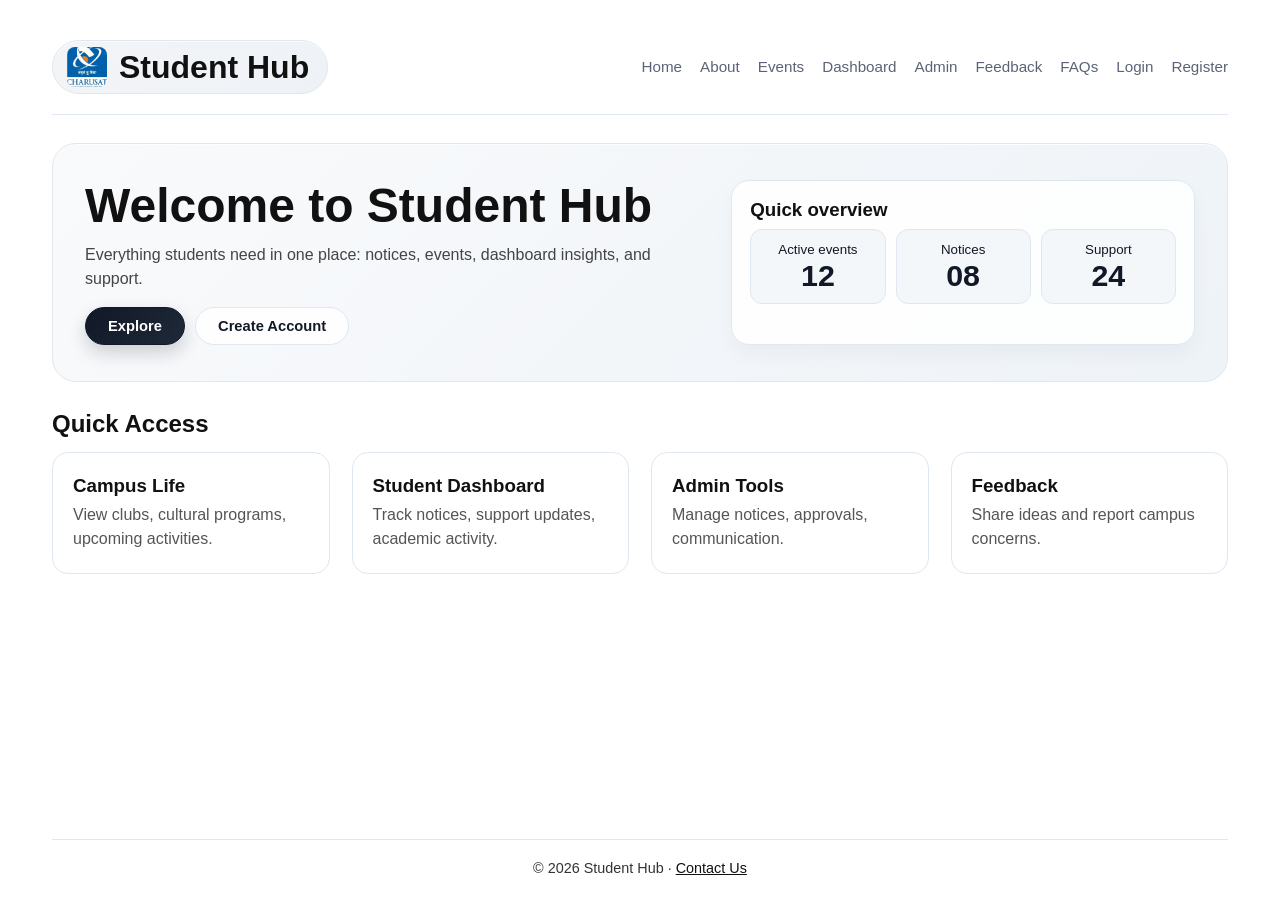
==== index.html @ 5dd797aa "Initial commit" ====
<!DOCTYPE html>
<html lang="en">

<head>
    <meta charset="UTF-8" />
    <meta name="viewport" content="width=device-width, initial-scale=1.0" />
    <title>Student Hub</title>
    <style>
        :root {
            --bg-soft: #eef2f7;
            --bg-page: linear-gradient(135deg, #f5f7fb 0%, #edf2f8 100%);
            --panel: #ffffff;
            --panel-alt: #f8fafc;
            --line: #dfe7f1;
            --text: #111827;
            --muted: #5b6476;
            --accent: #111827;
            --accent-soft: #e5e7eb;
            --shadow: 0 18px 42px rgba(17, 24, 39, 0.08);
        }

        * {
            margin: 0;
            padding: 0;
            box-sizing: border-box;
        }

        html,
        body {
            height: 100%;
        }

        body {
            background: var(--bg-page);
            font-family: Arial, sans-serif;
            color: var(--text);
            display: flex;
            justify-content: center;
            align-items: flex-start;
            padding: 0;
        }

        .page-wrapper {
            max-width: none;
            width: 100%;
            background: var(--panel);
            border: none;
            border-radius: 0;
            box-shadow: none;
            display: flex;
            flex-direction: column;
            min-height: 100vh;
            padding: 24px 36px 0;
            overflow: hidden;
        }

        /* main content area grows to push footer */
        .main-content {
            flex: 1 0 auto;
        }

        /* ----- TYPOGRAPHY & LINKS ----- */
        a {
            text-decoration: none;
            color: #111;
        }

        h1,
        h2,
        h3 {
            font-weight: 600;
            color: #111;
            margin-bottom: 6px;
        }

        p {
            color: #333;
            line-height: 1.5;
        }

        .text-muted {
            color: #555;
        }

        /* ----- HEADER / NAV ----- */
        .navbar {
            display: flex;
            flex-wrap: wrap;
            justify-content: space-between;
            align-items: center;
            padding: 10px 0 18px;
            border-bottom: 1px solid var(--line);
            margin-bottom: 28px;
        }

        .brand {
            display: flex;
            align-items: center;
            gap: 12px;
            font-size: 1.7rem;
            font-weight: 800;
            background: linear-gradient(135deg, #f3f4f6 0%, #eef2f7 100%);
            padding: 6px 18px 6px 14px;
            border-radius: 999px;
            border: 1px solid var(--line);
            box-shadow: inset 0 1px 0 rgba(255, 255, 255, 0.7);
        }

        .logo {
            width: 40px;
            height: 40px;
            border-radius: 8px;
            display: flex;
            align-items: center;
            justify-content: center;
        }

        .logo img {
            width: 100%;
            height: 100%;
            border-radius: 8px;
            object-fit: cover;
        }

        .nav-links {
            display: flex;
            flex-wrap: wrap;
            gap: 6px 18px;
            list-style: none;
        }

        .nav-links a {
            font-size: 0.95rem;
            padding: 6px 0;
            border-bottom: 2px solid transparent;
            color: var(--muted);
            transition: all 0.2s ease;
        }

        .nav-links a:hover {
            border-bottom-color: var(--accent);
            color: var(--text);
        }

        /* ----- BUTTONS ----- */
        .btn {
            display: inline-block;
            background: linear-gradient(135deg, #111827 0%, #1f2937 100%);
            color: #fff;
            padding: 10px 22px;
            border-radius: 40px;
            font-weight: 700;
            font-size: 0.92rem;
            border: 1px solid #111827;
            cursor: pointer;
            transition: transform 0.2s ease, box-shadow 0.2s ease, opacity 0.2s ease;
            box-shadow: 0 8px 18px rgba(17, 24, 39, 0.18);
        }

        .btn-outline {
            background: rgba(255, 255, 255, 0.9);
            color: #111827;
            border-color: var(--line);
            box-shadow: none;
        }

        .btn-outline:hover {
            background: #f4f6fb;
        }

        .btn:hover {
            background: #1a1a1a;
            border-color: #1a1a1a;
            transform: translateY(-1px);
        }

        /* ----- CARDS & PANELS ----- */
        .card,
        .panel {
            background: var(--panel);
            border: 1px solid var(--line);
            border-radius: 16px;
            padding: 18px 16px;
            transition: transform 0.2s ease, box-shadow 0.2s ease;
        }

        .card:hover,
        .panel:hover {
            transform: translateY(-2px);
            box-shadow: 0 12px 24px rgba(17, 24, 39, 0.06);
        }

        .bg-light {
            background: var(--panel-alt);
        }

        /* ----- GRIDS ----- */
        .grid-2 {
            display: grid;
            grid-template-columns: repeat(auto-fit, minmax(230px, 1fr));
            gap: 18px;
        }

        .grid-3 {
            display: grid;
            grid-template-columns: repeat(auto-fit, minmax(180px, 1fr));
            gap: 16px;
        }

        .grid-4 {
            display: grid;
            grid-template-columns: repeat(auto-fit, minmax(150px, 1fr));
            gap: 14px;
        }

        /* ----- HERO ----- */
        .hero {
            display: grid;
            grid-template-columns: 1.2fr 0.9fr;
            gap: 22px;
            background: linear-gradient(135deg, #f9fafb 0%, #eef3f8 100%);
            border: 1px solid var(--line);
            border-radius: 24px;
            padding: 30px 28px;
            margin-bottom: 28px;
            box-shadow: inset 0 1px 0 rgba(255, 255, 255, 0.8);
        }

        .hero h1 {
            font-size: 2.5rem;
            margin-bottom: 10px;
            line-height: 1.1;
        }

        .hero-panel {
            background: rgba(255, 255, 255, 0.9);
            border: 1px solid var(--line);
            border-radius: 18px;
            padding: 18px;
            box-shadow: 0 10px 20px rgba(17, 24, 39, 0.04);
        }

        .stat-grid {
            display: grid;
            grid-template-columns: repeat(3, 1fr);
            gap: 10px;
            margin-top: 6px;
        }

        .stat-item {
            background: #f4f7fa;
            border: 1px solid var(--line);
            border-radius: 12px;
            padding: 10px 6px;
            text-align: center;
        }

        .stat-item strong {
            font-size: 1.9rem;
            display: block;
            color: var(--text);
        }

        /* ----- TABLES ----- */
        table {
            width: 100%;
            border-collapse: collapse;
            font-size: 0.95rem;
        }

        th {
            text-align: left;
            padding: 6px 2px 10px 0;
            border-bottom: 1px solid #d4d4d4;
            color: #444;
            font-weight: 600;
        }

        td {
            padding: 8px 2px;
            border-bottom: 1px solid #e5e5e5;
        }

        .status {
            background: #d4d4d4;
            padding: 2px 12px;
            border-radius: 40px;
            font-size: 0.75rem;
            font-weight: 600;
            color: #111;
            display: inline-block;
        }

        /* ----- FORMS ----- */
        input,
        textarea,
        select {
            width: 100%;
            padding: 8px 10px;
            border: 1px solid #d4d4d4;
            border-radius: 8px;
            font: inherit;
            background: #fff;
        }

        textarea {
            min-height: 80px;
            resize: vertical;
        }

        label {
            font-weight: 600;
            display: block;
            margin-bottom: 4px;
            color: #111;
        }

        .form-group {
            margin-bottom: 12px;
        }

        /* ----- FOOTER (sticky) ----- */
        .footer {
            flex-shrink: 0;
            margin-top: 32px;
            padding: 18px 0 20px;
            border-top: 1px solid var(--line);
            text-align: center;
            color: var(--muted);
            font-size: 0.9rem;
            background: rgba(255, 255, 255, 0.96);
        }

        .footer a {
            color: #111;
            text-decoration: underline;
        }

        /* ----- UTILITY ----- */
        .inline-flex {
            display: flex;
            gap: 10px;
            flex-wrap: wrap;
        }

        .mt-2 {
            margin-top: 18px;
        }

        .mb-1 {
            margin-bottom: 10px;
        }

        /* ----- RESPONSIVE ----- */
        @media (min-width: 1100px) {
            .page-wrapper {
                padding: 28px 52px 0;
            }

            .hero {
                padding: 36px 32px;
                gap: 28px;
            }

            .hero h1 {
                font-size: 3rem;
            }

            .navbar {
                padding: 12px 0 20px;
            }

            .brand {
                font-size: 2rem;
            }

            .grid-2 {
                gap: 22px;
            }

            .card,
            .panel {
                padding: 22px 20px;
            }
        }

        @media (max-width: 700px) {
            .hero {
                grid-template-columns: 1fr;
            }

            .navbar {
                flex-direction: column;
                align-items: flex-start;
                gap: 6px;
            }

            .page-wrapper {
                padding: 15px 15px 0;
            }
        }
    </style>
</head>

<body>

    <div class="page-wrapper">
        <!-- main content wrapper -->
        <div class="main-content">

            <!-- HEADER -->
            <header class="navbar">
                <a href="index.html" class="brand"><div class="logo"><img src="logo.jpeg" alt="Student Hub Logo" /></div>Student Hub</a>
                <ul class="nav-links">
                    <li><a href="pages/home.html">Home</a></li>
                    <li><a href="pages/about.html">About</a></li>
                    <li><a href="pages/events.html">Events</a></li>
                    <li><a href="pages/dashboard.html">Dashboard</a></li>
                    <li><a href="pages/admin.html">Admin</a></li>
                    <li><a href="pages/feedback.html">Feedback</a></li>
                    <li><a href="pages/faqs.html">FAQs</a></li>
                    <li><a href="pages/login.html">Login</a></li>
                    <li><a href="pages/register.html">Register</a></li>
                </ul>
            </header>

            <!-- HERO -->
            <section class="hero">
                <div>
                    <h1>Welcome to Student Hub</h1>
                    <p style="color:#444; margin-bottom: 16px;">Everything students need in one place: notices, events,
                        dashboard insights, and support.</p>
                    <div class="inline-flex">
                        <a href="pages/home.html" class="btn">Explore</a>
                        <a href="pages/register.html" class="btn btn-outline">Create Account</a>
                    </div>
                </div>
                <div class="hero-panel">
                    <h3 style="margin-bottom: 8px;">Quick overview</h3>
                    <div class="stat-grid">
                        <div class="stat-item"><small>Active events</small><strong>12</strong></div>
                        <div class="stat-item"><small>Notices</small><strong>08</strong></div>
                        <div class="stat-item"><small>Support</small><strong>24</strong></div>
                    </div>
                </div>
            </section>

            <!-- QUICK ACCESS -->
            <section style="margin-bottom: 28px;">
                <h2 style="margin-bottom: 14px;">Quick Access</h2>
                <div class="grid-2">
                    <div class="card">
                        <h3>Campus Life</h3>
                        <p class="text-muted">View clubs, cultural programs, upcoming activities.</p>
                    </div>
                    <div class="card">
                        <h3>Student Dashboard</h3>
                        <p class="text-muted">Track notices, support updates, academic activity.</p>
                    </div>
                    <div class="card">
                        <h3>Admin Tools</h3>
                        <p class="text-muted">Manage notices, approvals, communication.</p>
                    </div>
                    <div class="card">
                        <h3>Feedback</h3>
                        <p class="text-muted">Share ideas and report campus concerns.</p>
                    </div>
                </div>
            </section>

        </div>
        <!-- end main-content -->

        <!-- FOOTER (always at bottom) -->
        <footer class="footer">
            <p>&copy; 2026 Student Hub &middot; <a href="pages/contact.html">Contact Us</a></p>
        </footer>

    </div>
    <!-- end page-wrapper -->

</body>

</html>
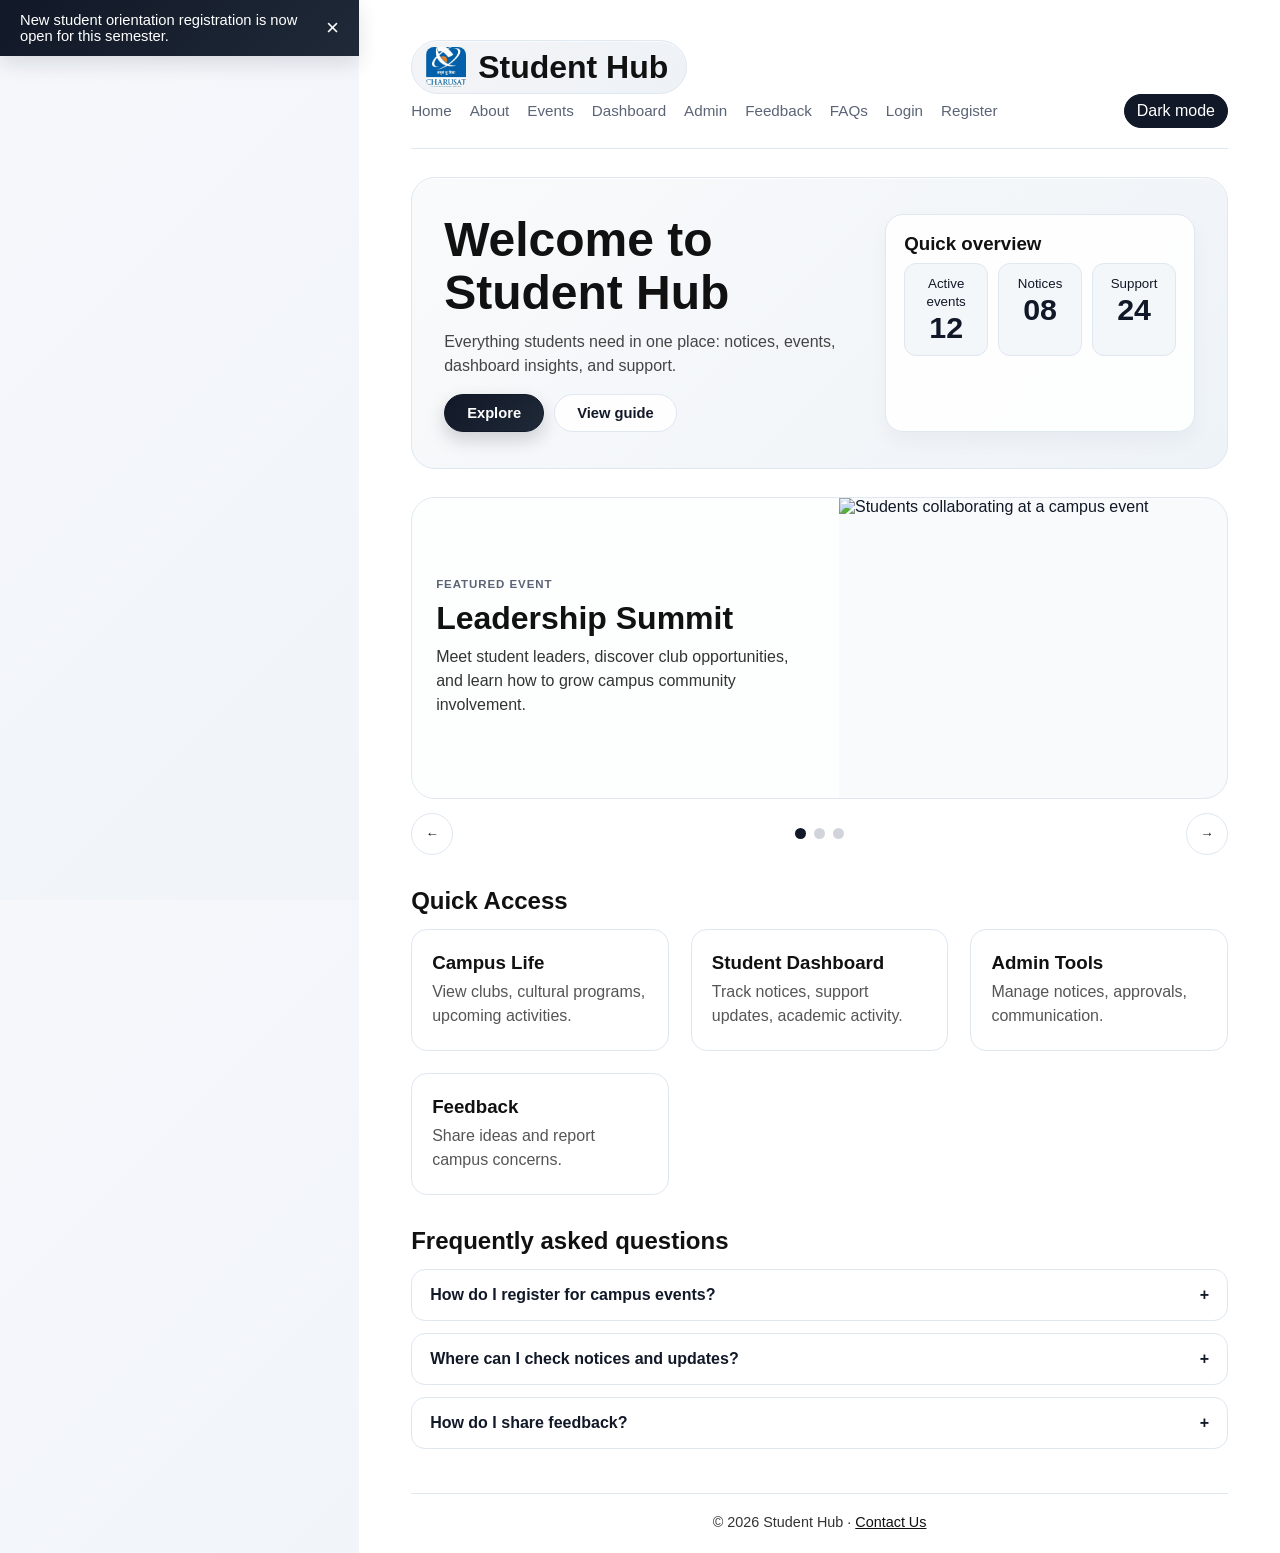
==== commit d1c2452f: "Initial commit" ====
--- a/index.html
+++ b/index.html
@@ -1,417 +1,31 @@
-<!DOCTYPE html>
+﻿<!DOCTYPE html>
 <html lang="en">
 
 <head>
     <meta charset="UTF-8" />
     <meta name="viewport" content="width=device-width, initial-scale=1.0" />
     <title>Student Hub</title>
-    <style>
-        :root {
-            --bg-soft: #eef2f7;
-            --bg-page: linear-gradient(135deg, #f5f7fb 0%, #edf2f8 100%);
-            --panel: #ffffff;
-            --panel-alt: #f8fafc;
-            --line: #dfe7f1;
-            --text: #111827;
-            --muted: #5b6476;
-            --accent: #111827;
-            --accent-soft: #e5e7eb;
-            --shadow: 0 18px 42px rgba(17, 24, 39, 0.08);
-        }
-
-        * {
-            margin: 0;
-            padding: 0;
-            box-sizing: border-box;
-        }
-
-        html,
-        body {
-            height: 100%;
-        }
-
-        body {
-            background: var(--bg-page);
-            font-family: Arial, sans-serif;
-            color: var(--text);
-            display: flex;
-            justify-content: center;
-            align-items: flex-start;
-            padding: 0;
-        }
-
-        .page-wrapper {
-            max-width: none;
-            width: 100%;
-            background: var(--panel);
-            border: none;
-            border-radius: 0;
-            box-shadow: none;
-            display: flex;
-            flex-direction: column;
-            min-height: 100vh;
-            padding: 24px 36px 0;
-            overflow: hidden;
-        }
-
-        /* main content area grows to push footer */
-        .main-content {
-            flex: 1 0 auto;
-        }
-
-        /* ----- TYPOGRAPHY & LINKS ----- */
-        a {
-            text-decoration: none;
-            color: #111;
-        }
-
-        h1,
-        h2,
-        h3 {
-            font-weight: 600;
-            color: #111;
-            margin-bottom: 6px;
-        }
-
-        p {
-            color: #333;
-            line-height: 1.5;
-        }
-
-        .text-muted {
-            color: #555;
-        }
-
-        /* ----- HEADER / NAV ----- */
-        .navbar {
-            display: flex;
-            flex-wrap: wrap;
-            justify-content: space-between;
-            align-items: center;
-            padding: 10px 0 18px;
-            border-bottom: 1px solid var(--line);
-            margin-bottom: 28px;
-        }
-
-        .brand {
-            display: flex;
-            align-items: center;
-            gap: 12px;
-            font-size: 1.7rem;
-            font-weight: 800;
-            background: linear-gradient(135deg, #f3f4f6 0%, #eef2f7 100%);
-            padding: 6px 18px 6px 14px;
-            border-radius: 999px;
-            border: 1px solid var(--line);
-            box-shadow: inset 0 1px 0 rgba(255, 255, 255, 0.7);
-        }
-
-        .logo {
-            width: 40px;
-            height: 40px;
-            border-radius: 8px;
-            display: flex;
-            align-items: center;
-            justify-content: center;
-        }
-
-        .logo img {
-            width: 100%;
-            height: 100%;
-            border-radius: 8px;
-            object-fit: cover;
-        }
-
-        .nav-links {
-            display: flex;
-            flex-wrap: wrap;
-            gap: 6px 18px;
-            list-style: none;
-        }
-
-        .nav-links a {
-            font-size: 0.95rem;
-            padding: 6px 0;
-            border-bottom: 2px solid transparent;
-            color: var(--muted);
-            transition: all 0.2s ease;
-        }
-
-        .nav-links a:hover {
-            border-bottom-color: var(--accent);
-            color: var(--text);
-        }
-
-        /* ----- BUTTONS ----- */
-        .btn {
-            display: inline-block;
-            background: linear-gradient(135deg, #111827 0%, #1f2937 100%);
-            color: #fff;
-            padding: 10px 22px;
-            border-radius: 40px;
-            font-weight: 700;
-            font-size: 0.92rem;
-            border: 1px solid #111827;
-            cursor: pointer;
-            transition: transform 0.2s ease, box-shadow 0.2s ease, opacity 0.2s ease;
-            box-shadow: 0 8px 18px rgba(17, 24, 39, 0.18);
-        }
-
-        .btn-outline {
-            background: rgba(255, 255, 255, 0.9);
-            color: #111827;
-            border-color: var(--line);
-            box-shadow: none;
-        }
-
-        .btn-outline:hover {
-            background: #f4f6fb;
-        }
-
-        .btn:hover {
-            background: #1a1a1a;
-            border-color: #1a1a1a;
-            transform: translateY(-1px);
-        }
-
-        /* ----- CARDS & PANELS ----- */
-        .card,
-        .panel {
-            background: var(--panel);
-            border: 1px solid var(--line);
-            border-radius: 16px;
-            padding: 18px 16px;
-            transition: transform 0.2s ease, box-shadow 0.2s ease;
-        }
-
-        .card:hover,
-        .panel:hover {
-            transform: translateY(-2px);
-            box-shadow: 0 12px 24px rgba(17, 24, 39, 0.06);
-        }
-
-        .bg-light {
-            background: var(--panel-alt);
-        }
-
-        /* ----- GRIDS ----- */
-        .grid-2 {
-            display: grid;
-            grid-template-columns: repeat(auto-fit, minmax(230px, 1fr));
-            gap: 18px;
-        }
-
-        .grid-3 {
-            display: grid;
-            grid-template-columns: repeat(auto-fit, minmax(180px, 1fr));
-            gap: 16px;
-        }
-
-        .grid-4 {
-            display: grid;
-            grid-template-columns: repeat(auto-fit, minmax(150px, 1fr));
-            gap: 14px;
-        }
-
-        /* ----- HERO ----- */
-        .hero {
-            display: grid;
-            grid-template-columns: 1.2fr 0.9fr;
-            gap: 22px;
-            background: linear-gradient(135deg, #f9fafb 0%, #eef3f8 100%);
-            border: 1px solid var(--line);
-            border-radius: 24px;
-            padding: 30px 28px;
-            margin-bottom: 28px;
-            box-shadow: inset 0 1px 0 rgba(255, 255, 255, 0.8);
-        }
-
-        .hero h1 {
-            font-size: 2.5rem;
-            margin-bottom: 10px;
-            line-height: 1.1;
-        }
-
-        .hero-panel {
-            background: rgba(255, 255, 255, 0.9);
-            border: 1px solid var(--line);
-            border-radius: 18px;
-            padding: 18px;
-            box-shadow: 0 10px 20px rgba(17, 24, 39, 0.04);
-        }
-
-        .stat-grid {
-            display: grid;
-            grid-template-columns: repeat(3, 1fr);
-            gap: 10px;
-            margin-top: 6px;
-        }
-
-        .stat-item {
-            background: #f4f7fa;
-            border: 1px solid var(--line);
-            border-radius: 12px;
-            padding: 10px 6px;
-            text-align: center;
-        }
-
-        .stat-item strong {
-            font-size: 1.9rem;
-            display: block;
-            color: var(--text);
-        }
-
-        /* ----- TABLES ----- */
-        table {
-            width: 100%;
-            border-collapse: collapse;
-            font-size: 0.95rem;
-        }
-
-        th {
-            text-align: left;
-            padding: 6px 2px 10px 0;
-            border-bottom: 1px solid #d4d4d4;
-            color: #444;
-            font-weight: 600;
-        }
-
-        td {
-            padding: 8px 2px;
-            border-bottom: 1px solid #e5e5e5;
-        }
-
-        .status {
-            background: #d4d4d4;
-            padding: 2px 12px;
-            border-radius: 40px;
-            font-size: 0.75rem;
-            font-weight: 600;
-            color: #111;
-            display: inline-block;
-        }
-
-        /* ----- FORMS ----- */
-        input,
-        textarea,
-        select {
-            width: 100%;
-            padding: 8px 10px;
-            border: 1px solid #d4d4d4;
-            border-radius: 8px;
-            font: inherit;
-            background: #fff;
-        }
-
-        textarea {
-            min-height: 80px;
-            resize: vertical;
-        }
-
-        label {
-            font-weight: 600;
-            display: block;
-            margin-bottom: 4px;
-            color: #111;
-        }
-
-        .form-group {
-            margin-bottom: 12px;
-        }
-
-        /* ----- FOOTER (sticky) ----- */
-        .footer {
-            flex-shrink: 0;
-            margin-top: 32px;
-            padding: 18px 0 20px;
-            border-top: 1px solid var(--line);
-            text-align: center;
-            color: var(--muted);
-            font-size: 0.9rem;
-            background: rgba(255, 255, 255, 0.96);
-        }
-
-        .footer a {
-            color: #111;
-            text-decoration: underline;
-        }
-
-        /* ----- UTILITY ----- */
-        .inline-flex {
-            display: flex;
-            gap: 10px;
-            flex-wrap: wrap;
-        }
-
-        .mt-2 {
-            margin-top: 18px;
-        }
-
-        .mb-1 {
-            margin-bottom: 10px;
-        }
-
-        /* ----- RESPONSIVE ----- */
-        @media (min-width: 1100px) {
-            .page-wrapper {
-                padding: 28px 52px 0;
-            }
-
-            .hero {
-                padding: 36px 32px;
-                gap: 28px;
-            }
-
-            .hero h1 {
-                font-size: 3rem;
-            }
-
-            .navbar {
-                padding: 12px 0 20px;
-            }
-
-            .brand {
-                font-size: 2rem;
-            }
-
-            .grid-2 {
-                gap: 22px;
-            }
-
-            .card,
-            .panel {
-                padding: 22px 20px;
-            }
-        }
-
-        @media (max-width: 700px) {
-            .hero {
-                grid-template-columns: 1fr;
-            }
-
-            .navbar {
-                flex-direction: column;
-                align-items: flex-start;
-                gap: 6px;
-            }
-
-            .page-wrapper {
-                padding: 15px 15px 0;
-            }
-        }
-    </style>
+    <link rel="stylesheet" href="styles/index.css">
 </head>
 
 <body>
 
+    <div class="notification-banner" role="status" aria-live="polite">
+        <span>New student orientation registration is now open for this semester.</span>
+        <button class="close-banner" type="button" aria-label="Close notification">×</button>
+    </div>
+
     <div class="page-wrapper">
-        <!-- main content wrapper -->
         <div class="main-content">
 
-            <!-- HEADER -->
             <header class="navbar">
-                <a href="index.html" class="brand"><div class="logo"><img src="logo.jpeg" alt="Student Hub Logo" /></div>Student Hub</a>
-                <ul class="nav-links">
+                <a href="index.html" class="brand">
+                    <div class="logo"><img src="logo.jpeg" alt="Student Hub Logo" /></div>Student Hub
+                </a>
+                <button class="hamburger" type="button" aria-label="Open navigation menu" aria-expanded="false">
+                    <span></span><span></span><span></span>
+                </button>
+                <ul class="nav-links" id="main-nav">
                     <li><a href="pages/home.html">Home</a></li>
                     <li><a href="pages/about.html">About</a></li>
                     <li><a href="pages/events.html">Events</a></li>
@@ -422,9 +36,9 @@
                     <li><a href="pages/login.html">Login</a></li>
                     <li><a href="pages/register.html">Register</a></li>
                 </ul>
+                <button class="theme-toggle" type="button" aria-label="Switch to dark theme" aria-pressed="false">Dark mode</button>
             </header>
 
-            <!-- HERO -->
             <section class="hero">
                 <div>
                     <h1>Welcome to Student Hub</h1>
@@ -432,7 +46,7 @@
                         dashboard insights, and support.</p>
                     <div class="inline-flex">
                         <a href="pages/home.html" class="btn">Explore</a>
-                        <a href="pages/register.html" class="btn btn-outline">Create Account</a>
+                        <button class="btn btn-outline" type="button" data-open-modal="student-modal">View guide</button>
                     </div>
                 </div>
                 <div class="hero-panel">
@@ -445,7 +59,44 @@
                 </div>
             </section>
 
-            <!-- QUICK ACCESS -->
+            <section class="slider-section" aria-label="Featured campus highlights">
+                <div class="slider">
+                    <article class="slide is-active">
+                        <div class="slide-copy">
+                            <span>Featured event</span>
+                            <h2>Leadership Summit</h2>
+                            <p>Meet student leaders, discover club opportunities, and learn how to grow campus community involvement.</p>
+                        </div>
+                        <img src="https://images.unsplash.com/photo-1523240795612-9a054b0db644?auto=format&fit=crop&w=1200&q=80" alt="Students collaborating at a campus event" />
+                    </article>
+                    <article class="slide">
+                        <div class="slide-copy">
+                            <span>Academic support</span>
+                            <h2>Smart dashboards</h2>
+                            <p>Track notices, workshops, and your study schedule from a single, easy-to-use student dashboard.</p>
+                        </div>
+                        <img src="https://images.unsplash.com/photo-1522202176988-66273c2fd55f?auto=format&fit=crop&w=1200&q=80" alt="Students studying together in a classroom" />
+                    </article>
+                    <article class="slide">
+                        <div class="slide-copy">
+                            <span>Campus life</span>
+                            <h2>Community-first experience</h2>
+                            <p>Enjoy events, student feedback, and support systems designed to help you thrive throughout the semester.</p>
+                        </div>
+                        <img src="https://images.unsplash.com/photo-1529156069898-49953e39b3ac?auto=format&fit=crop&w=1200&q=80" alt="Students enjoying campus social gathering" />
+                    </article>
+                </div>
+                <div class="slider-controls">
+                    <button class="slider-btn slider-prev" type="button" aria-label="Previous slide">←</button>
+                    <div class="slider-dots" aria-label="Choose slide">
+                        <button class="slider-dot is-active" type="button" aria-label="Go to slide 1"></button>
+                        <button class="slider-dot" type="button" aria-label="Go to slide 2"></button>
+                        <button class="slider-dot" type="button" aria-label="Go to slide 3"></button>
+                    </div>
+                    <button class="slider-btn slider-next" type="button" aria-label="Next slide">→</button>
+                </div>
+            </section>
+
             <section style="margin-bottom: 28px;">
                 <h2 style="margin-bottom: 14px;">Quick Access</h2>
                 <div class="grid-2">
@@ -468,16 +119,48 @@
                 </div>
             </section>
 
+            <section class="faq-section">
+                <h2>Frequently asked questions</h2>
+                <div class="faq-list">
+                    <div class="faq-item">
+                        <button class="faq-question" type="button" aria-expanded="false">How do I register for campus events?<span>+</span></button>
+                        <div class="faq-answer" hidden>
+                            Visit the Events page, choose the event you are interested in, and complete the registration form before the deadline.
+                        </div>
+                    </div>
+                    <div class="faq-item">
+                        <button class="faq-question" type="button" aria-expanded="false">Where can I check notices and updates?<span>+</span></button>
+                        <div class="faq-answer" hidden>
+                            The dashboard and homepage highlight all current notices, academic reminders, and important announcements for students.
+                        </div>
+                    </div>
+                    <div class="faq-item">
+                        <button class="faq-question" type="button" aria-expanded="false">How do I share feedback?<span>+</span></button>
+                        <div class="faq-answer" hidden>
+                            Use the feedback form from the main navigation to send suggestions, concerns, or ideas to the admin team.
+                        </div>
+                    </div>
+                </div>
+            </section>
+
         </div>
-        <!-- end main-content -->
 
-        <!-- FOOTER (always at bottom) -->
         <footer class="footer">
             <p>&copy; 2026 Student Hub &middot; <a href="pages/contact.html">Contact Us</a></p>
         </footer>
 
     </div>
-    <!-- end page-wrapper -->
+
+    <div class="modal-backdrop" data-modal aria-hidden="true">
+        <div class="modal" role="dialog" aria-modal="true" aria-labelledby="student-modal-title">
+            <button class="modal-close" type="button" data-close-modal aria-label="Close dialog">×</button>
+            <h3 id="student-modal-title">Student guide</h3>
+            <p>Explore event updates, support resources, and campus information from one place.</p>
+            <a href="pages/register.html" class="btn">Create account</a>
+        </div>
+    </div>
+
+    <script src="js/theme.js"></script>
 
 </body>
 
--- a/styles/index.css
+++ b/styles/index.css
@@ -0,0 +1,725 @@
+﻿
+        :root {
+            --bg-soft: #eef2f7;
+            --bg-page: linear-gradient(135deg, #f5f7fb 0%, #edf2f8 100%);
+            --panel: #ffffff;
+            --panel-alt: #f8fafc;
+            --line: #dfe7f1;
+            --text: #111827;
+            --muted: #5b6476;
+            --accent: #111827;
+            --accent-soft: #e5e7eb;
+            --shadow: 0 18px 42px rgba(17, 24, 39, 0.08);
+        }
+
+        * {
+            margin: 0;
+            padding: 0;
+            box-sizing: border-box;
+        }
+
+        html,
+        body {
+            height: 100%;
+        }
+
+        body {
+            background: var(--bg-page);
+            font-family: Arial, sans-serif;
+            color: var(--text);
+            display: flex;
+            justify-content: center;
+            align-items: flex-start;
+            padding: 0;
+        }
+
+        .page-wrapper {
+            max-width: none;
+            width: 100%;
+            background: var(--panel);
+            border: none;
+            border-radius: 0;
+            box-shadow: none;
+            display: flex;
+            flex-direction: column;
+            min-height: 100vh;
+            padding: 24px 36px 0;
+            overflow: hidden;
+        }
+
+        /* main content area grows to push footer */
+        .main-content {
+            flex: 1 0 auto;
+        }
+
+        /* ----- TYPOGRAPHY & LINKS ----- */
+        a {
+            text-decoration: none;
+            color: #111;
+        }
+
+        h1,
+        h2,
+        h3 {
+            font-weight: 600;
+            color: #111;
+            margin-bottom: 6px;
+        }
+
+        p {
+            color: #333;
+            line-height: 1.5;
+        }
+
+        .text-muted {
+            color: #555;
+        }
+
+        /* ----- HEADER / NAV ----- */
+        .navbar {
+            display: flex;
+            flex-wrap: wrap;
+            justify-content: space-between;
+            align-items: center;
+            padding: 10px 0 18px;
+            border-bottom: 1px solid var(--line);
+            margin-bottom: 28px;
+        }
+
+        .brand {
+            display: flex;
+            align-items: center;
+            gap: 12px;
+            font-size: 1.7rem;
+            font-weight: 800;
+            background: linear-gradient(135deg, #f3f4f6 0%, #eef2f7 100%);
+            padding: 6px 18px 6px 14px;
+            border-radius: 999px;
+            border: 1px solid var(--line);
+            box-shadow: inset 0 1px 0 rgba(255, 255, 255, 0.7);
+        }
+
+        .logo {
+            width: 40px;
+            height: 40px;
+            border-radius: 8px;
+            display: flex;
+            align-items: center;
+            justify-content: center;
+        }
+
+        .logo img {
+            width: 100%;
+            height: 100%;
+            border-radius: 8px;
+            object-fit: cover;
+        }
+
+        .nav-links {
+            display: flex;
+            flex-wrap: wrap;
+            gap: 6px 18px;
+            list-style: none;
+        }
+
+        .nav-links a {
+            font-size: 0.95rem;
+            padding: 6px 0;
+            border-bottom: 2px solid transparent;
+            color: var(--muted);
+            transition: all 0.2s ease;
+        }
+
+        .nav-links a:hover {
+            border-bottom-color: var(--accent);
+            color: var(--text);
+        }
+
+        .hamburger {
+            display: none;
+            background: transparent;
+            border: 1px solid var(--line);
+            border-radius: 10px;
+            width: 44px;
+            height: 44px;
+            padding: 10px 8px;
+            cursor: pointer;
+        }
+
+        .hamburger span {
+            display: block;
+            width: 100%;
+            height: 2px;
+            background: var(--text);
+            margin: 4px 0;
+            border-radius: 999px;
+        }
+
+        .theme-toggle {
+            background: var(--accent);
+            color: var(--panel);
+            border: 1px solid var(--accent);
+            border-radius: 999px;
+            padding: 7px 12px;
+            font: inherit;
+            cursor: pointer;
+        }
+
+        /* ----- BUTTONS ----- */
+        .btn {
+            display: inline-block;
+            background: linear-gradient(135deg, #111827 0%, #1f2937 100%);
+            color: #fff;
+            padding: 10px 22px;
+            border-radius: 40px;
+            font-weight: 700;
+            font-size: 0.92rem;
+            border: 1px solid #111827;
+            cursor: pointer;
+            transition: transform 0.2s ease, box-shadow 0.2s ease, opacity 0.2s ease;
+            box-shadow: 0 8px 18px rgba(17, 24, 39, 0.18);
+        }
+
+        .btn-outline {
+            background: rgba(255, 255, 255, 0.9);
+            color: #111827;
+            border-color: var(--line);
+            box-shadow: none;
+        }
+
+        .btn-outline:hover {
+            background: #f4f6fb;
+        }
+
+        .btn:hover {
+            background: #1a1a1a;
+            border-color: #1a1a1a;
+            transform: translateY(-1px);
+        }
+
+        /* ----- CARDS & PANELS ----- */
+        .card,
+        .panel {
+            background: var(--panel);
+            border: 1px solid var(--line);
+            border-radius: 16px;
+            padding: 18px 16px;
+            transition: transform 0.2s ease, box-shadow 0.2s ease;
+        }
+
+        .card:hover,
+        .panel:hover {
+            transform: translateY(-2px);
+            box-shadow: 0 12px 24px rgba(17, 24, 39, 0.06);
+        }
+
+        .bg-light {
+            background: var(--panel-alt);
+        }
+
+        /* ----- GRIDS ----- */
+        .grid-2 {
+            display: grid;
+            grid-template-columns: repeat(auto-fit, minmax(230px, 1fr));
+            gap: 18px;
+        }
+
+        .grid-3 {
+            display: grid;
+            grid-template-columns: repeat(auto-fit, minmax(180px, 1fr));
+            gap: 16px;
+        }
+
+        .grid-4 {
+            display: grid;
+            grid-template-columns: repeat(auto-fit, minmax(150px, 1fr));
+            gap: 14px;
+        }
+
+        /* ----- HERO ----- */
+        .hero {
+            display: grid;
+            grid-template-columns: 1.2fr 0.9fr;
+            gap: 22px;
+            background: linear-gradient(135deg, #f9fafb 0%, #eef3f8 100%);
+            border: 1px solid var(--line);
+            border-radius: 24px;
+            padding: 30px 28px;
+            margin-bottom: 28px;
+            box-shadow: inset 0 1px 0 rgba(255, 255, 255, 0.8);
+        }
+
+        .hero h1 {
+            font-size: 2.5rem;
+            margin-bottom: 10px;
+            line-height: 1.1;
+        }
+
+        .hero-panel {
+            background: rgba(255, 255, 255, 0.9);
+            border: 1px solid var(--line);
+            border-radius: 18px;
+            padding: 18px;
+            box-shadow: 0 10px 20px rgba(17, 24, 39, 0.04);
+        }
+
+        .stat-grid {
+            display: grid;
+            grid-template-columns: repeat(3, 1fr);
+            gap: 10px;
+            margin-top: 6px;
+        }
+
+        .stat-item {
+            background: #f4f7fa;
+            border: 1px solid var(--line);
+            border-radius: 12px;
+            padding: 10px 6px;
+            text-align: center;
+        }
+
+        .stat-item strong {
+            font-size: 1.9rem;
+            display: block;
+            color: var(--text);
+        }
+
+        /* ----- TABLES ----- */
+        table {
+            width: 100%;
+            border-collapse: collapse;
+            font-size: 0.95rem;
+        }
+
+        th {
+            text-align: left;
+            padding: 6px 2px 10px 0;
+            border-bottom: 1px solid #d4d4d4;
+            color: #444;
+            font-weight: 600;
+        }
+
+        td {
+            padding: 8px 2px;
+            border-bottom: 1px solid #e5e5e5;
+        }
+
+        .status {
+            background: #d4d4d4;
+            padding: 2px 12px;
+            border-radius: 40px;
+            font-size: 0.75rem;
+            font-weight: 600;
+            color: #111;
+            display: inline-block;
+        }
+
+        /* ----- FORMS ----- */
+        input,
+        textarea,
+        select {
+            width: 100%;
+            padding: 8px 10px;
+            border: 1px solid #d4d4d4;
+            border-radius: 8px;
+            font: inherit;
+            background: #fff;
+        }
+
+        textarea {
+            min-height: 80px;
+            resize: vertical;
+        }
+
+        label {
+            font-weight: 600;
+            display: block;
+            margin-bottom: 4px;
+            color: #111;
+        }
+
+        .form-group {
+            margin-bottom: 12px;
+        }
+
+        /* ----- FOOTER (sticky) ----- */
+        .footer {
+            flex-shrink: 0;
+            margin-top: 32px;
+            padding: 18px 0 20px;
+            border-top: 1px solid var(--line);
+            text-align: center;
+            color: var(--muted);
+            font-size: 0.9rem;
+            background: rgba(255, 255, 255, 0.96);
+        }
+
+        .footer a {
+            color: #111;
+            text-decoration: underline;
+        }
+
+        /* ----- UTILITY ----- */
+        .inline-flex {
+            display: flex;
+            gap: 10px;
+            flex-wrap: wrap;
+        }
+
+        .mt-2 {
+            margin-top: 18px;
+        }
+
+        .mb-1 {
+            margin-bottom: 10px;
+        }
+
+        body.dark-theme {
+            --bg-page: linear-gradient(135deg, #151922 0%, #202938 100%);
+            --panel: #202938;
+            --panel-alt: #293446;
+            --line: #465269;
+            --text: #f3f4f6;
+            --muted: #c2cad8;
+            --accent: #f3f4f6;
+            --accent-soft: #374151;
+            --shadow: 0 18px 42px rgba(0, 0, 0, 0.24);
+        }
+
+        body.dark-theme a,
+        body.dark-theme h1,
+        body.dark-theme h2,
+        body.dark-theme h3,
+        body.dark-theme label {
+            color: var(--text);
+        }
+
+        body.dark-theme p,
+        body.dark-theme .text-muted {
+            color: var(--muted);
+        }
+
+        body.dark-theme .page-wrapper,
+        body.dark-theme .footer,
+        body.dark-theme .hero-panel {
+            background: var(--panel);
+        }
+
+        body.dark-theme .brand,
+        body.dark-theme .hero,
+        body.dark-theme .stat-item,
+        body.dark-theme .btn-outline {
+            background: var(--panel-alt);
+        }
+
+        body.dark-theme .hero p {
+            color: var(--muted) !important;
+        }
+
+        body.dark-theme .btn-outline {
+            color: var(--text);
+        }
+
+        .notification-banner {
+            background: linear-gradient(135deg, #111827 0%, #1f2937 100%);
+            color: #fff;
+            display: flex;
+            align-items: center;
+            justify-content: space-between;
+            gap: 16px;
+            padding: 12px 20px;
+            font-size: 0.92rem;
+            position: sticky;
+            top: 0;
+            z-index: 20;
+            box-shadow: 0 8px 20px rgba(17, 24, 39, 0.12);
+        }
+
+        .notification-banner.is-hidden {
+            display: none;
+        }
+
+        .close-banner {
+            background: transparent;
+            border: none;
+            color: #fff;
+            font-size: 1.4rem;
+            cursor: pointer;
+            line-height: 1;
+        }
+
+        .slider-section {
+            margin: 0 0 32px;
+        }
+
+        .slider {
+            position: relative;
+            overflow: hidden;
+            border-radius: 24px;
+            border: 1px solid var(--line);
+            background: var(--panel-alt);
+            min-height: 300px;
+        }
+
+        .slide {
+            display: none;
+            grid-template-columns: 1.1fr 1fr;
+            min-height: 300px;
+        }
+
+        .slide.is-active {
+            display: grid;
+        }
+
+        .slide-copy {
+            padding: 28px 24px;
+            display: flex;
+            flex-direction: column;
+            justify-content: center;
+            background: rgba(255, 255, 255, 0.78);
+        }
+
+        .slide-copy span {
+            color: var(--muted);
+            text-transform: uppercase;
+            letter-spacing: 0.08em;
+            font-size: 0.72rem;
+            font-weight: 700;
+        }
+
+        .slide-copy h2 {
+            margin: 10px 0 8px;
+            font-size: clamp(1.6rem, 2.5vw, 2.5rem);
+        }
+
+        .slide img {
+            width: 100%;
+            height: 100%;
+            display: block;
+            object-fit: cover;
+        }
+
+        .slider-controls {
+            display: flex;
+            align-items: center;
+            justify-content: space-between;
+            margin-top: 14px;
+            gap: 12px;
+        }
+
+        .slider-btn {
+            border: 1px solid var(--line);
+            background: var(--panel);
+            color: var(--text);
+            width: 42px;
+            height: 42px;
+            border-radius: 50%;
+            cursor: pointer;
+        }
+
+        .slider-dots {
+            display: flex;
+            justify-content: center;
+            gap: 8px;
+            flex: 1;
+        }
+
+        .slider-dot {
+            width: 11px;
+            height: 11px;
+            border-radius: 50%;
+            border: none;
+            background: #d1d5db;
+            cursor: pointer;
+        }
+
+        .slider-dot.is-active {
+            background: var(--text);
+        }
+
+        .faq-section {
+            margin: 32px 0 12px;
+        }
+
+        .faq-list {
+            display: grid;
+            gap: 12px;
+            margin-top: 14px;
+        }
+
+        .faq-item {
+            background: var(--panel);
+            border: 1px solid var(--line);
+            border-radius: 14px;
+            overflow: hidden;
+        }
+
+        .faq-question {
+            width: 100%;
+            border: none;
+            background: transparent;
+            padding: 16px 18px;
+            display: flex;
+            align-items: center;
+            justify-content: space-between;
+            font: inherit;
+            color: var(--text);
+            cursor: pointer;
+            text-align: left;
+            font-weight: 700;
+        }
+
+        .faq-answer {
+            padding: 0 18px 18px;
+            color: var(--muted);
+            line-height: 1.6;
+        }
+
+        .modal-backdrop {
+            position: fixed;
+            inset: 0;
+            display: none;
+            align-items: center;
+            justify-content: center;
+            background: rgba(15, 23, 42, 0.58);
+            z-index: 40;
+            padding: 20px;
+        }
+
+        .modal-backdrop.is-open {
+            display: flex;
+        }
+
+        .modal {
+            position: relative;
+            width: min(420px, 100%);
+            background: var(--panel);
+            border: 1px solid var(--line);
+            border-radius: 18px;
+            padding: 28px 22px 22px;
+            box-shadow: var(--shadow);
+        }
+
+        .modal h3 {
+            margin-bottom: 10px;
+        }
+
+        .modal p {
+            margin-bottom: 18px;
+        }
+
+        .modal-close {
+            position: absolute;
+            top: 12px;
+            right: 12px;
+            border: none;
+            background: transparent;
+            font-size: 1.6rem;
+            color: var(--text);
+            cursor: pointer;
+        }
+
+        /* ----- RESPONSIVE ----- */
+        @media (min-width: 1100px) {
+            .page-wrapper {
+                padding: 28px 52px 0;
+            }
+
+            .hero {
+                padding: 36px 32px;
+                gap: 28px;
+            }
+
+            .hero h1 {
+                font-size: 3rem;
+            }
+
+            .navbar {
+                padding: 12px 0 20px;
+            }
+
+            .brand {
+                font-size: 2rem;
+            }
+
+            .grid-2 {
+                gap: 22px;
+            }
+
+            .card,
+            .panel {
+                padding: 22px 20px;
+            }
+        }
+
+        @media (max-width: 700px) {
+            body.nav-open::before {
+                content: "";
+                position: fixed;
+                inset: 0;
+                background: rgba(17, 24, 39, 0.48);
+                z-index: 25;
+            }
+
+            .hero {
+                grid-template-columns: 1fr;
+            }
+
+            .navbar {
+                position: relative;
+                flex-wrap: wrap;
+                align-items: center;
+                gap: 10px;
+            }
+
+            .hamburger {
+                display: inline-block;
+                margin-left: auto;
+                z-index: 40;
+            }
+
+            .nav-links {
+                position: fixed;
+                top: 0;
+                left: -100%;
+                width: 260px;
+                height: 100vh;
+                background: var(--panel);
+                box-shadow: 12px 0 28px rgba(17, 24, 39, 0.18);
+                flex-direction: column;
+                gap: 12px;
+                padding: 84px 18px 24px;
+                z-index: 30;
+                transition: left 0.25s ease;
+                border-right: 1px solid var(--line);
+            }
+
+            .nav-links.is-open {
+                left: 0;
+                display: flex;
+            }
+
+            .nav-links a {
+                display: block;
+                padding: 10px 12px;
+                border-radius: 10px;
+                background: rgba(148, 163, 184, 0.08);
+            }
+
+            .slide {
+                grid-template-columns: 1fr;
+            }
+
+            .slide-copy {
+                padding: 22px 18px;
+            }
+
+            .slider-controls {
+                gap: 8px;
+            }
+
+            .page-wrapper {
+                padding: 15px 15px 0;
+            }
+        }
+    
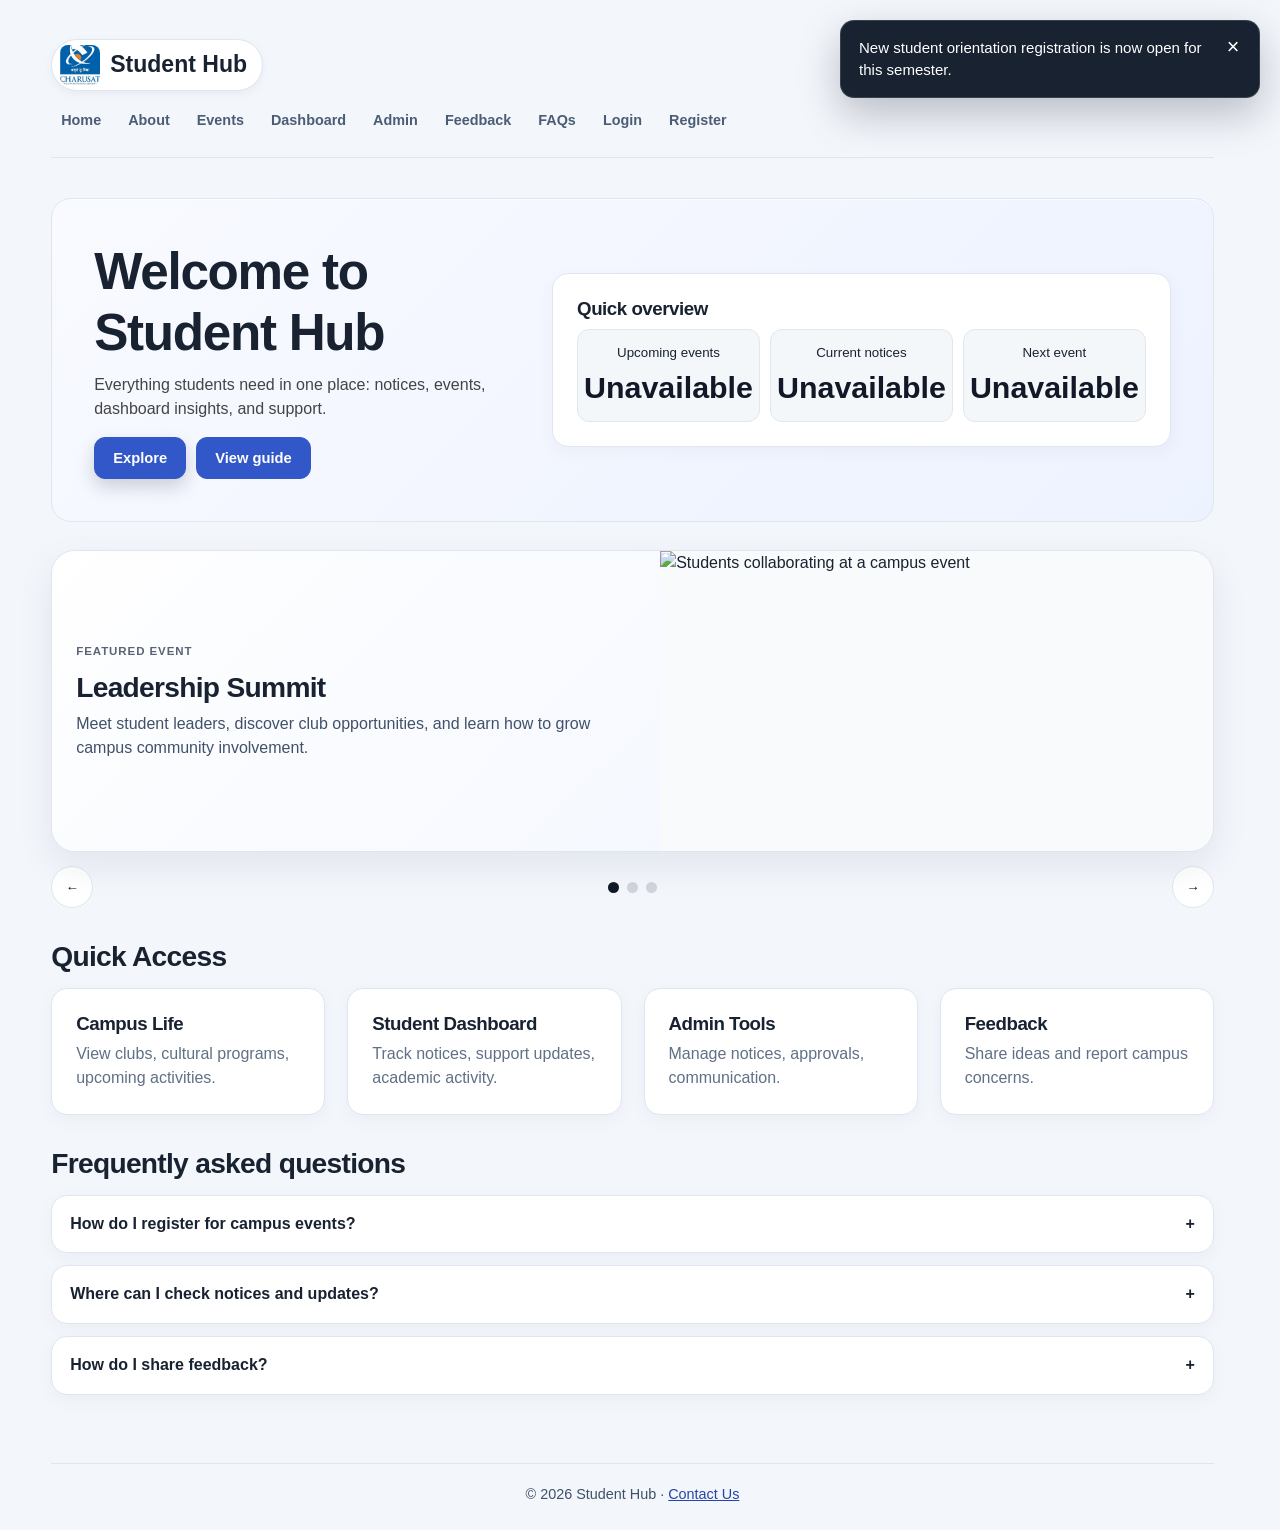
==== commit f6169fa2: "Initial commit" ====
--- a/index.html
+++ b/index.html
@@ -6,9 +6,10 @@
     <meta name="viewport" content="width=device-width, initial-scale=1.0" />
     <title>Student Hub</title>
     <link rel="stylesheet" href="styles/index.css">
+    <link rel="stylesheet" href="styles/site.css">
 </head>
 
-<body>
+<body class="site-page">
 
     <div class="notification-banner" role="status" aria-live="polite">
         <span>New student orientation registration is now open for this semester.</span>
@@ -28,11 +29,11 @@
                 <ul class="nav-links" id="main-nav">
                     <li><a href="pages/home.html">Home</a></li>
                     <li><a href="pages/about.html">About</a></li>
-                    <li><a href="pages/events.html">Events</a></li>
-                    <li><a href="pages/dashboard.html">Dashboard</a></li>
-                    <li><a href="pages/admin.html">Admin</a></li>
+                    <li><a href="pages/events.php">Events</a></li>
+                    <li><a href="pages/dashboard.php">Dashboard</a></li>
+                    <li><a href="pages/admin.php">Admin</a></li>
                     <li><a href="pages/feedback.html">Feedback</a></li>
-                    <li><a href="pages/faqs.html">FAQs</a></li>
+                    <li><a href="pages/faqs.php">FAQs</a></li>
                     <li><a href="pages/login.html">Login</a></li>
                     <li><a href="pages/register.html">Register</a></li>
                 </ul>
@@ -52,9 +53,9 @@
                 <div class="hero-panel">
                     <h3 style="margin-bottom: 8px;">Quick overview</h3>
                     <div class="stat-grid">
-                        <div class="stat-item"><small>Active events</small><strong>12</strong></div>
-                        <div class="stat-item"><small>Notices</small><strong>08</strong></div>
-                        <div class="stat-item"><small>Support</small><strong>24</strong></div>
+                        <div class="stat-item"><small>Upcoming events</small><strong data-home-stat="events">—</strong></div>
+                        <div class="stat-item"><small>Current notices</small><strong data-home-stat="notices">—</strong></div>
+                        <div class="stat-item"><small>Next event</small><strong data-home-stat="nextEvent">—</strong></div>
                     </div>
                 </div>
             </section>
@@ -160,7 +161,8 @@
         </div>
     </div>
 
-    <script src="js/theme.js"></script>
+    <script src="js/theme.js?v=2"></script>
+    <script src="js/home-stats.js"></script>
 
 </body>
 
--- a/styles/index.css
+++ b/styles/index.css
@@ -1,4 +1,4 @@
-﻿
+
         :root {
             --bg-soft: #eef2f7;
             --bg-page: linear-gradient(135deg, #f5f7fb 0%, #edf2f8 100%);
@@ -47,12 +47,12 @@
             overflow: hidden;
         }
 
-        /* main content area grows to push footer */
+
         .main-content {
             flex: 1 0 auto;
         }
 
-        /* ----- TYPOGRAPHY & LINKS ----- */
+
         a {
             text-decoration: none;
             color: #111;
@@ -75,7 +75,7 @@
             color: #555;
         }
 
-        /* ----- HEADER / NAV ----- */
+
         .navbar {
             display: flex;
             flex-wrap: wrap;
@@ -165,7 +165,7 @@
             cursor: pointer;
         }
 
-        /* ----- BUTTONS ----- */
+
         .btn {
             display: inline-block;
             background: linear-gradient(135deg, #111827 0%, #1f2937 100%);
@@ -197,7 +197,7 @@
             transform: translateY(-1px);
         }
 
-        /* ----- CARDS & PANELS ----- */
+
         .card,
         .panel {
             background: var(--panel);
@@ -217,7 +217,7 @@
             background: var(--panel-alt);
         }
 
-        /* ----- GRIDS ----- */
+
         .grid-2 {
             display: grid;
             grid-template-columns: repeat(auto-fit, minmax(230px, 1fr));
@@ -236,7 +236,7 @@
             gap: 14px;
         }
 
-        /* ----- HERO ----- */
+
         .hero {
             display: grid;
             grid-template-columns: 1.2fr 0.9fr;
@@ -284,7 +284,7 @@
             color: var(--text);
         }
 
-        /* ----- TABLES ----- */
+
         table {
             width: 100%;
             border-collapse: collapse;
@@ -314,7 +314,7 @@
             display: inline-block;
         }
 
-        /* ----- FORMS ----- */
+
         input,
         textarea,
         select {
@@ -342,7 +342,7 @@
             margin-bottom: 12px;
         }
 
-        /* ----- FOOTER (sticky) ----- */
+
         .footer {
             flex-shrink: 0;
             margin-top: 32px;
@@ -359,7 +359,7 @@
             text-decoration: underline;
         }
 
-        /* ----- UTILITY ----- */
+
         .inline-flex {
             display: flex;
             gap: 10px;
@@ -619,7 +619,7 @@
             cursor: pointer;
         }
 
-        /* ----- RESPONSIVE ----- */
+
         @media (min-width: 1100px) {
             .page-wrapper {
                 padding: 28px 52px 0;
@@ -722,4 +722,4 @@
                 padding: 15px 15px 0;
             }
         }
-    
+
--- a/styles/site.css
+++ b/styles/site.css
@@ -0,0 +1,756 @@
+:root {
+    color-scheme: light;
+    --site-bg: #f3f6fb;
+    --site-surface: #ffffff;
+    --site-surface-muted: #f8faff;
+    --site-border: #dfe6f0;
+    --site-text: #182230;
+    --site-muted: #607086;
+    --site-primary: #3157c8;
+    --site-primary-dark: #2445a8;
+    --site-shadow: 0 14px 36px rgba(26, 43, 76, 0.08);
+}
+
+html {
+    scrollbar-gutter: stable;
+}
+
+body.site-page {
+    min-height: 100vh;
+    display: flex;
+    flex-direction: column;
+    align-items: stretch;
+    background: var(--site-bg);
+    color: var(--site-text);
+    font-family: Inter, "Segoe UI", Arial, sans-serif;
+    line-height: 1.55;
+}
+
+body.site-page.dark-theme {
+    --site-bg: #151c2a;
+    --site-surface: #202b3b;
+    --site-surface-muted: #263448;
+    --site-border: #3b4a60;
+    --site-text: #f3f6fb;
+    --site-muted: #b7c4d8;
+    --site-primary: #7192ff;
+    --site-primary-dark: #91aaff;
+    color-scheme: dark;
+}
+
+body.site-page.dark-theme p {
+    color: #cbd5e1;
+}
+
+body.site-page.dark-theme .hero,
+body.site-page.dark-theme .bg-light {
+    background: linear-gradient(135deg, #202b3b 0%, #263448 100%);
+}
+
+body.site-page.dark-theme .slide-copy {
+    background: rgba(32, 43, 59, 0.94);
+}
+
+body.site-page.dark-theme .nav-links a:hover,
+body.site-page.dark-theme .nav-links a:focus-visible,
+body.site-page.dark-theme tr:hover td {
+    background: #2b3a51;
+}
+
+body.site-page.dark-theme .nav-links a,
+body.site-page.dark-theme .footer,
+body.site-page.dark-theme .faq-question,
+body.site-page.dark-theme th {
+    color: #d7e1f1;
+}
+
+body.site-page.dark-theme input:not([type="checkbox"]):not([type="radio"]),
+body.site-page.dark-theme select,
+body.site-page.dark-theme textarea {
+    background: #172131;
+    border-color: #53647d;
+    color: var(--site-text);
+}
+
+body.site-page a {
+    color: inherit;
+}
+
+body.site-page .page-wrapper,
+body.site-page .container {
+    width: 100%;
+    max-width: 1440px;
+    min-width: 0;
+    min-height: 100vh;
+    margin: 0 auto;
+    padding: clamp(18px, 3vw, 38px) clamp(16px, 4vw, 56px) 0;
+    background: transparent;
+    border: 0;
+    border-radius: 0;
+    box-shadow: none;
+    overflow: visible;
+}
+
+body.site-page .container {
+    display: flex;
+    flex-direction: column;
+}
+
+body.site-page .main-content {
+    width: min(100%, 1280px);
+    margin: 0 auto;
+    flex: 1 0 auto;
+}
+
+body.site-page .notification-banner {
+    position: fixed;
+    z-index: 1000;
+    top: 20px;
+    right: 20px;
+    display: flex;
+    align-items: flex-start;
+    justify-content: space-between;
+    gap: 16px;
+    width: min(420px, calc(100vw - 32px));
+    padding: 16px 16px 16px 18px;
+    border: 1px solid rgba(255, 255, 255, 0.14);
+    border-radius: 14px;
+    background: #182230;
+    color: #fff;
+    visibility: visible;
+    box-shadow: 0 16px 40px rgba(16, 24, 40, 0.25);
+    font-size: 0.94rem;
+    line-height: 1.45;
+    opacity: 1;
+    transform: translateY(0);
+    transition: opacity 220ms ease, transform 220ms ease, visibility 0s linear 220ms;
+}
+
+body.site-page .notification-banner.is-hidden {
+    visibility: hidden;
+    opacity: 0;
+    transform: translateY(-10px);
+    pointer-events: none;
+    transition-delay: 0s, 0s, 220ms;
+}
+
+body.site-page .notification-banner span {
+    color: inherit;
+}
+
+body.site-page .auth-message {
+    margin: 12px 0;
+    padding: 12px 14px;
+    border: 1px solid #f0b8b8;
+    border-radius: 10px;
+    background: #fff1f1;
+    color: #8b1f1f;
+}
+
+body.site-page .close-banner {
+    flex: 0 0 auto;
+    display: grid;
+    place-items: center;
+    width: 28px;
+    height: 28px;
+    margin: -4px -4px 0 0;
+    border: 0;
+    border-radius: 7px;
+    background: transparent;
+    color: #fff;
+    font: inherit;
+    font-size: 1.35rem;
+    line-height: 1;
+    cursor: pointer;
+}
+
+body.site-page .close-banner:hover,
+body.site-page .close-banner:focus-visible {
+    background: rgba(255, 255, 255, 0.16);
+    color: #fff;
+}
+
+body.site-page .navbar {
+    display: grid;
+    grid-template-columns: minmax(0, 1fr) auto;
+    grid-template-areas:
+        "brand controls"
+        "nav nav";
+    align-items: center;
+    gap: 10px 16px;
+    width: 100%;
+    max-width: 1280px;
+    min-width: 0;
+    min-height: 120px;
+    margin-right: auto;
+    margin-left: auto;
+}
+
+body.site-page h1,
+body.site-page h2,
+body.site-page h3,
+body.site-page h4 {
+    color: var(--site-text);
+    line-height: 1.2;
+    letter-spacing: -0.025em;
+}
+
+body.site-page h1 {
+    font-size: clamp(1.8rem, 3vw, 2.6rem);
+    margin-bottom: 0.55rem;
+}
+
+body.site-page h2 {
+    font-size: clamp(1.35rem, 2.2vw, 1.8rem);
+}
+
+body.site-page p {
+    color: #405168;
+}
+
+body.site-page .text-muted {
+    color: var(--site-muted);
+}
+
+body.site-page .navbar {
+    display: grid;
+    grid-template-columns: minmax(0, 1fr) auto;
+    grid-template-areas:
+        "brand controls"
+        "nav nav";
+    grid-template-rows: auto auto;
+    align-items: center;
+    gap: 10px 16px;
+    padding: 0 0 18px;
+    margin: 0 0 clamp(24px, 4vw, 40px);
+    border-bottom: 1px solid var(--site-border);
+}
+
+body.site-page .brand {
+    grid-area: brand;
+    flex: 0 0 auto;
+    justify-self: start;
+    gap: 10px;
+    padding: 5px 15px 5px 8px;
+    border: 1px solid var(--site-border);
+    border-radius: 999px;
+    background: var(--site-surface);
+    color: var(--site-text);
+    box-shadow: 0 3px 10px rgba(26, 43, 76, 0.05);
+    font-size: clamp(1.15rem, 1.8vw, 1.55rem);
+    font-weight: 750;
+}
+
+body.site-page .logo {
+    flex: 0 0 40px;
+}
+
+body.site-page .nav-links {
+    grid-area: nav;
+    flex: none;
+    display: flex;
+    align-items: center;
+    justify-content: flex-start;
+    flex-wrap: wrap;
+    gap: 5px 7px;
+    width: 100%;
+    min-width: 0;
+    list-style: none;
+}
+
+body.site-page .nav-links a {
+    display: inline-flex;
+    align-items: center;
+    min-height: 36px;
+    padding: 7px 10px;
+    border: 0;
+    border-radius: 9px;
+    color: #4b5d75;
+    font-size: 0.9rem;
+    font-weight: 600;
+    line-height: 1.25;
+    text-decoration: none;
+    transition: background-color 150ms ease, color 150ms ease;
+}
+
+body.site-page .nav-links > li {
+    margin: 0;
+    padding: 0;
+}
+
+body.site-page .nav-links a:hover,
+body.site-page .nav-links a:focus-visible {
+    background: #e9efff;
+    color: var(--site-primary-dark);
+}
+
+body.site-page .hamburger {
+    grid-area: controls;
+    display: none;
+}
+
+body.site-page .theme-toggle {
+    grid-area: controls;
+    flex: 0 0 auto;
+    margin-left: auto;
+    min-height: 38px;
+    padding: 8px 14px;
+    border: 1px solid var(--site-primary);
+    border-radius: 999px;
+    background: var(--site-primary);
+    color: #fff;
+    font: inherit;
+    font-size: 0.88rem;
+    font-weight: 700;
+    cursor: pointer;
+}
+
+body.site-page .btn,
+body.site-page button.btn {
+    display: inline-flex;
+    align-items: center;
+    justify-content: center;
+    min-height: 42px;
+    padding: 9px 18px;
+    border: 1px solid var(--site-primary);
+    border-radius: 11px;
+    background: var(--site-primary);
+    color: #fff;
+    font: inherit;
+    font-size: 0.92rem;
+    font-weight: 700;
+    text-decoration: none;
+    cursor: pointer;
+    transition: background-color 150ms ease, transform 150ms ease, box-shadow 150ms ease;
+}
+
+body.site-page .btn:hover,
+body.site-page button.btn:hover,
+body.site-page .theme-toggle:hover {
+    background: var(--site-primary-dark);
+    border-color: var(--site-primary-dark);
+    color: #fff;
+    transform: translateY(-1px);
+}
+
+body.site-page .btn-outline {
+    border-color: var(--site-border);
+    background: var(--site-surface);
+    color: var(--site-primary-dark);
+    box-shadow: none;
+}
+
+body.site-page .card,
+body.site-page .panel,
+body.site-page .hero-panel,
+body.site-page .faq-item {
+    border: 1px solid var(--site-border);
+    border-radius: 16px;
+    background: var(--site-surface);
+    box-shadow: 0 5px 18px rgba(26, 43, 76, 0.04);
+}
+
+body.site-page .card,
+body.site-page .panel {
+    padding: clamp(16px, 2vw, 24px);
+}
+
+body.site-page .card:hover {
+    border-color: #c9d5f3;
+    box-shadow: var(--site-shadow);
+}
+
+body.site-page .bg-light,
+body.site-page .hero {
+    border-color: var(--site-border);
+    border-radius: 20px;
+    background: linear-gradient(135deg, #f8faff 0%, #edf2ff 100%);
+}
+
+body.site-page .hero {
+    align-items: center;
+    gap: clamp(18px, 3vw, 36px);
+    padding: clamp(22px, 4vw, 42px);
+}
+
+body.site-page .hero h1 {
+    font-size: clamp(2rem, 4vw, 3.2rem);
+}
+
+body.site-page .hero-panel {
+    padding: clamp(16px, 2vw, 24px);
+}
+
+body.site-page .grid-2,
+body.site-page .grid-3,
+body.site-page .grid-4 {
+    align-items: stretch;
+    gap: clamp(12px, 1.8vw, 22px);
+}
+
+body.site-page .grid-2 > *,
+body.site-page .grid-3 > *,
+body.site-page .grid-4 > * {
+    min-width: 0;
+}
+
+body.site-page .grid-4 > .card {
+    display: flex;
+    flex-direction: column;
+    align-items: flex-start;
+    justify-content: center;
+    gap: 4px;
+}
+
+body.site-page .grid-4 > .card strong {
+    display: block;
+    line-height: 1.1;
+}
+
+body.site-page table {
+    width: 100%;
+    border-collapse: collapse;
+    border-spacing: 0;
+}
+
+body.site-page th,
+body.site-page td {
+    padding: 12px 14px;
+    border-bottom: 1px solid var(--site-border);
+    text-align: left;
+    vertical-align: top;
+}
+
+body.site-page th {
+    background: var(--site-surface-muted);
+    color: #43536b;
+    font-weight: 700;
+}
+
+body.site-page tr:hover td {
+    background: #f8faff;
+}
+
+body.site-page input:not([type="checkbox"]):not([type="radio"]),
+body.site-page select,
+body.site-page textarea {
+    width: 100%;
+    min-height: 44px;
+    padding: 10px 12px;
+    border: 1px solid #cbd5e1;
+    border-radius: 10px;
+    background: #fff;
+    color: var(--site-text);
+    font: inherit;
+}
+
+body.site-page textarea {
+    min-height: 120px;
+    resize: vertical;
+}
+
+body.site-page input:focus,
+body.site-page select:focus,
+body.site-page textarea:focus,
+body.site-page button:focus-visible,
+body.site-page a:focus-visible {
+    outline: 3px solid rgba(49, 87, 200, 0.24);
+    outline-offset: 2px;
+}
+
+body.site-page label {
+    color: #34445a;
+    font-weight: 650;
+}
+
+body.site-page .form-group {
+    margin-bottom: 16px;
+}
+
+body.site-page .footer {
+    margin-top: clamp(28px, 5vw, 56px);
+    padding: 20px 12px 24px;
+    border-top: 1px solid var(--site-border);
+    background: transparent;
+    color: var(--site-muted);
+}
+
+body.site-page .footer a {
+    color: var(--site-primary-dark);
+}
+
+body.site-page .tabs {
+    gap: 7px;
+    border-color: var(--site-border);
+}
+
+body.site-page .tab-button {
+    padding: 10px 14px;
+    border-radius: 10px 10px 0 0;
+}
+
+body.site-page .tab-button.active {
+    color: var(--site-primary-dark);
+    border-bottom-color: var(--site-primary);
+}
+
+body.site-page .slider {
+    border-color: var(--site-border);
+    box-shadow: var(--site-shadow);
+}
+
+body.site-page .slide-copy {
+    background: linear-gradient(135deg, rgba(255, 255, 255, 0.96), rgba(245, 248, 255, 0.92));
+}
+
+body.site-page .faq-question {
+    color: var(--site-text);
+}
+
+body.site-page .faq-answer {
+    color: var(--site-muted);
+}
+
+body.site-page .container .panel {
+    height: 100%;
+}
+
+body.auth-page {
+    min-height: 100vh;
+    height: auto;
+    align-items: flex-start;
+    padding: clamp(18px, 4vh, 36px) 16px;
+    background: linear-gradient(135deg, #eef3fb 0%, #f7f9fd 100%);
+    color: var(--site-text);
+    font-family: Inter, "Segoe UI", Arial, sans-serif;
+}
+
+body.auth-page .page-wrapper {
+    width: 100%;
+    max-width: 460px;
+    min-height: 0;
+    margin: auto;
+    padding: clamp(24px, 4vw, 36px);
+    border: 1px solid var(--site-border);
+    border-radius: 20px;
+    background: var(--site-surface);
+    box-shadow: var(--site-shadow);
+}
+
+body.auth-page.auth-register .page-wrapper {
+    max-width: 660px;
+}
+
+body.auth-page h1 {
+    color: var(--site-text);
+    font-size: clamp(1.8rem, 3vw, 2.2rem);
+}
+
+body.auth-page .text-muted {
+    color: var(--site-muted);
+}
+
+body.auth-page input:not([type="checkbox"]):not([type="radio"]),
+body.auth-page select {
+    min-height: 44px;
+    padding: 10px 12px;
+    border-color: #cbd5e1;
+    border-radius: 10px;
+}
+
+body.auth-page input:focus,
+body.auth-page select:focus {
+    outline: 3px solid rgba(49, 87, 200, 0.2);
+    outline-offset: 1px;
+    border-color: var(--site-primary);
+}
+
+body.auth-page .btn {
+    min-height: 44px;
+    border-color: var(--site-primary);
+    border-radius: 11px;
+    background: var(--site-primary);
+    font-weight: 700;
+}
+
+body.auth-page .footer {
+    border-color: var(--site-border);
+}
+
+body.auth-page .auth-message {
+    border-radius: 10px;
+}
+
+body.auth-page .error-message:empty {
+    display: none;
+}
+
+body.auth-page .error-message {
+    min-height: 0;
+    margin-top: 2px;
+}
+
+body.auth-page input[type="checkbox"],
+body.auth-page input[type="radio"] {
+    width: auto;
+    flex: 0 0 auto;
+    margin: 0;
+}
+
+body.auth-page .flex-row {
+    gap: 12px;
+}
+
+body.auth-page .flex-row label {
+    display: inline-flex;
+    align-items: center;
+    gap: 8px;
+    white-space: nowrap;
+}
+
+body.demo-page {
+    min-height: 100vh;
+    display: flex;
+    align-items: center;
+    justify-content: center;
+    padding: 24px 16px;
+    background: linear-gradient(135deg, #edf2fc 0%, #f7f9fd 100%);
+    color: var(--site-text);
+    font-family: Inter, "Segoe UI", Arial, sans-serif;
+}
+
+body.demo-page .demo-card {
+    width: min(calc(100vw - 32px), 620px);
+    min-width: 0;
+    padding: clamp(24px, 5vw, 48px);
+    border: 1px solid var(--site-border);
+    border-radius: 22px;
+    background: var(--site-surface);
+    box-shadow: var(--site-shadow);
+    text-align: center;
+}
+
+body.demo-page h1 {
+    margin-bottom: 10px;
+    color: var(--site-text);
+    font-size: clamp(1.8rem, 4vw, 2.4rem);
+}
+
+body.demo-page h2 {
+    margin-bottom: 24px;
+    color: var(--site-muted);
+    font-size: 1.05rem;
+    font-weight: 500;
+}
+
+body.demo-page button {
+    min-height: 46px;
+    padding: 10px 22px;
+    border: 1px solid var(--site-primary);
+    border-radius: 11px;
+    background: var(--site-primary);
+    color: #fff;
+    font: inherit;
+    font-weight: 700;
+    cursor: pointer;
+}
+
+body.demo-page button:hover {
+    background: var(--site-primary-dark);
+}
+
+@media (max-width: 760px) {
+    body.site-page .notification-banner {
+        top: 12px;
+        right: 12px;
+        width: min(420px, calc(100vw - 24px));
+    }
+
+    body.site-page .page-wrapper,
+    body.site-page .container {
+        padding: 16px 16px 0;
+    }
+
+    body.site-page .navbar {
+        grid-template-columns: minmax(0, 1fr) auto;
+        align-items: start;
+        gap: 12px;
+        padding-bottom: 14px;
+        margin-bottom: 24px;
+    }
+
+    body.site-page .nav-links {
+        position: static;
+        left: auto;
+        flex: none;
+        display: grid;
+        grid-template-columns: repeat(2, minmax(0, 1fr));
+        justify-content: stretch;
+        gap: 4px;
+        width: 100%;
+        height: auto;
+        padding: 0;
+        border: 0;
+        background: transparent;
+        box-shadow: none;
+        transition: none;
+    }
+
+    body.site-page .nav-links.is-open {
+        left: auto;
+    }
+
+    body.site-page .nav-links a {
+        width: 100%;
+        min-height: 40px;
+        background: rgba(255, 255, 255, 0.72);
+    }
+
+    body.site-page .theme-toggle {
+        margin-left: auto;
+    }
+
+    body.site-page .hero {
+        grid-template-columns: 1fr;
+    }
+
+    body.site-page .slide,
+    body.site-page .slide.is-active {
+        grid-template-columns: 1fr;
+    }
+
+    body.site-page .slide img {
+        min-height: 210px;
+        max-height: 300px;
+    }
+
+    body.site-page .grid-2,
+    body.site-page .grid-3,
+    body.site-page .grid-4 {
+        grid-template-columns: 1fr;
+    }
+
+    body.site-page .faq-grid {
+        grid-template-columns: 1fr;
+    }
+
+    body.site-page table {
+        display: block;
+        overflow-x: auto;
+        white-space: nowrap;
+    }
+}
+
+@media (max-width: 420px) {
+    body.site-page .nav-links {
+        grid-template-columns: 1fr;
+    }
+
+    body.site-page .brand {
+        max-width: 100%;
+    }
+
+    body.auth-page .page-wrapper {
+        padding: 22px 18px;
+    }
+}
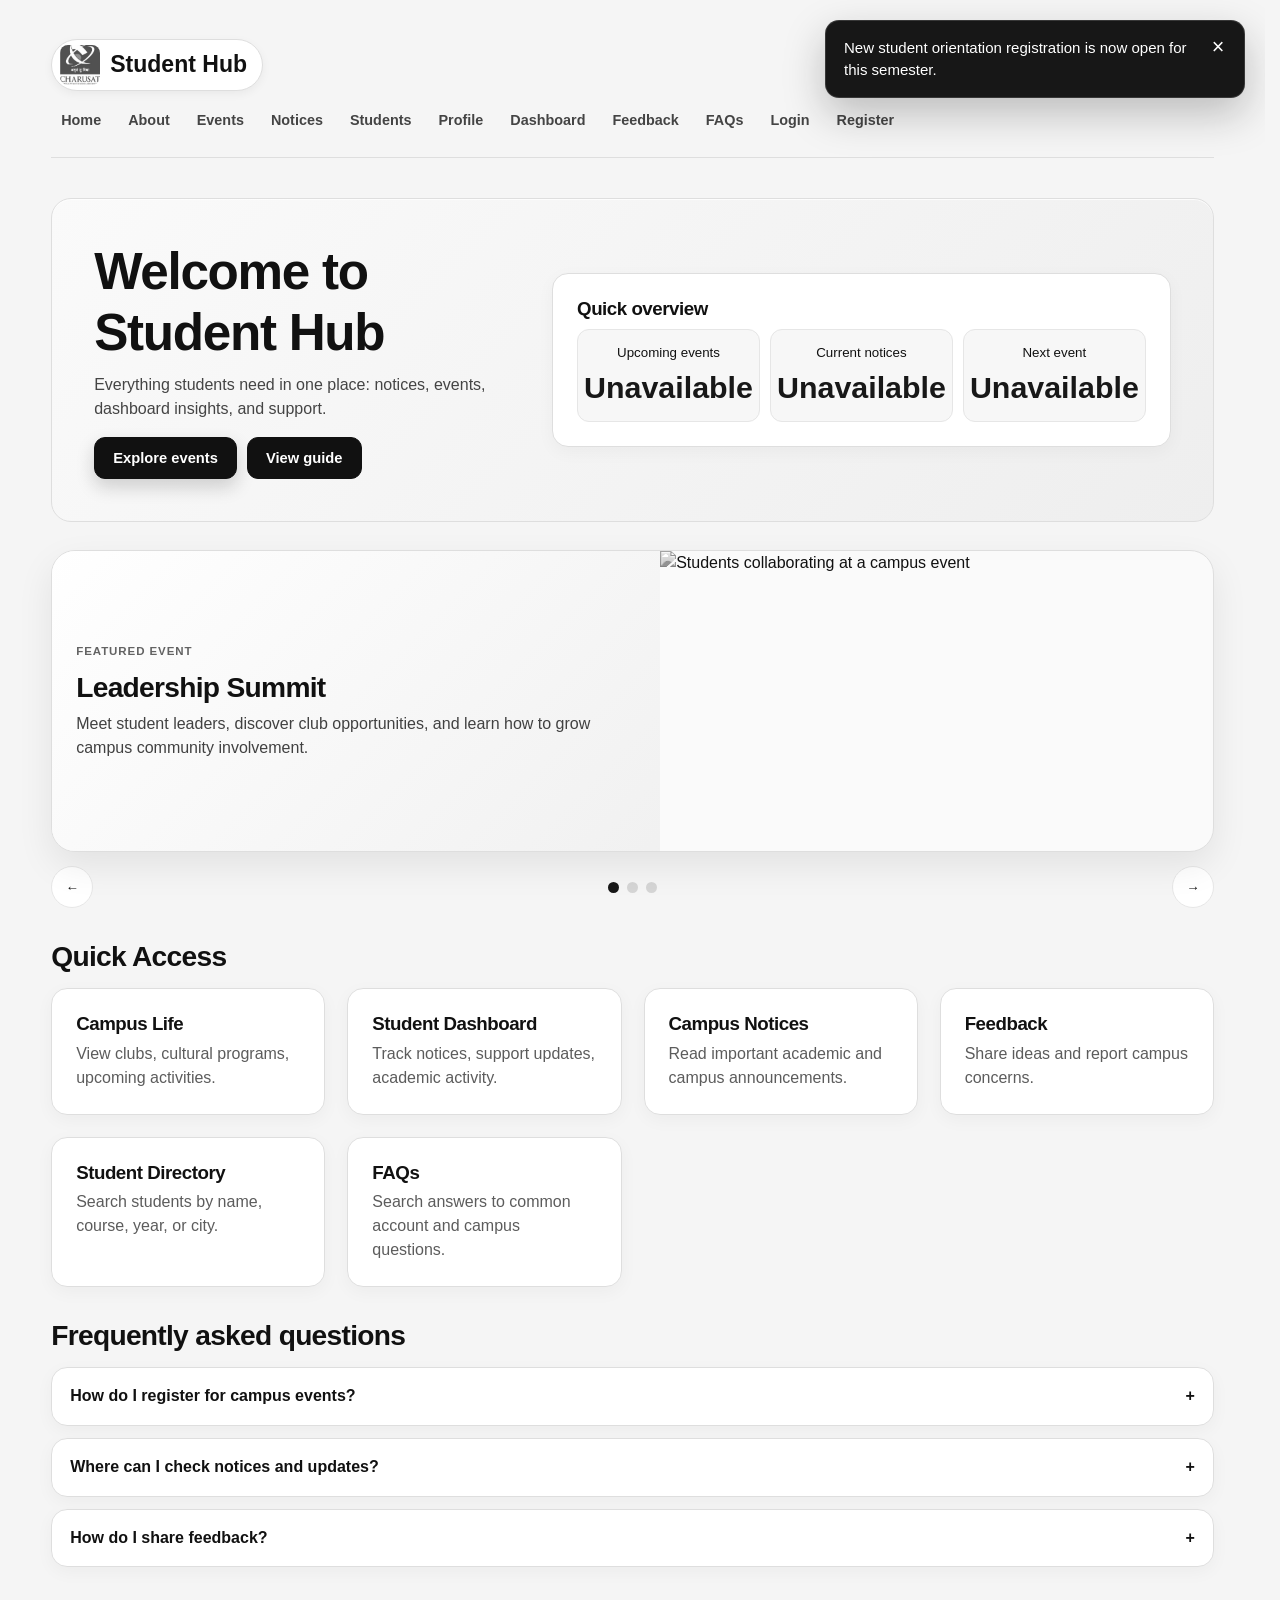
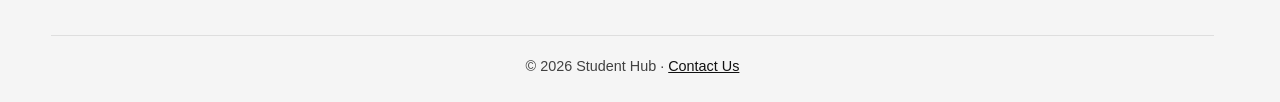
==== commit bb8066fb: "Initial commit" ====
--- a/index.html
+++ b/index.html
@@ -27,11 +27,13 @@
                     <span></span><span></span><span></span>
                 </button>
                 <ul class="nav-links" id="main-nav">
-                    <li><a href="pages/home.html">Home</a></li>
+                    <li><a href="index.html">Home</a></li>
                     <li><a href="pages/about.html">About</a></li>
                     <li><a href="pages/events.php">Events</a></li>
+                    <li><a href="pages/notices.php">Notices</a></li>
+                    <li><a href="pages/students.html">Students</a></li>
+                    <li><a href="pages/dashboard.php#profile">Profile</a></li>
                     <li><a href="pages/dashboard.php">Dashboard</a></li>
-                    <li><a href="pages/admin.php">Admin</a></li>
                     <li><a href="pages/feedback.html">Feedback</a></li>
                     <li><a href="pages/faqs.php">FAQs</a></li>
                     <li><a href="pages/login.html">Login</a></li>
@@ -46,7 +48,7 @@
                     <p style="color:#444; margin-bottom: 16px;">Everything students need in one place: notices, events,
                         dashboard insights, and support.</p>
                     <div class="inline-flex">
-                        <a href="pages/home.html" class="btn">Explore</a>
+                        <a href="pages/events.php" class="btn">Explore events</a>
                         <button class="btn btn-outline" type="button" data-open-modal="student-modal">View guide</button>
                     </div>
                 </div>
@@ -102,20 +104,28 @@
                 <h2 style="margin-bottom: 14px;">Quick Access</h2>
                 <div class="grid-2">
                     <div class="card">
-                        <h3>Campus Life</h3>
+                        <h3><a href="pages/events.php">Campus Life</a></h3>
                         <p class="text-muted">View clubs, cultural programs, upcoming activities.</p>
                     </div>
                     <div class="card">
-                        <h3>Student Dashboard</h3>
+                        <h3><a href="pages/dashboard.php">Student Dashboard</a></h3>
                         <p class="text-muted">Track notices, support updates, academic activity.</p>
                     </div>
                     <div class="card">
-                        <h3>Admin Tools</h3>
-                        <p class="text-muted">Manage notices, approvals, communication.</p>
+                        <h3><a href="pages/notices.php">Campus Notices</a></h3>
+                        <p class="text-muted">Read important academic and campus announcements.</p>
                     </div>
                     <div class="card">
-                        <h3>Feedback</h3>
+                        <h3><a href="pages/feedback.html">Feedback</a></h3>
                         <p class="text-muted">Share ideas and report campus concerns.</p>
+                    </div>
+                    <div class="card">
+                        <h3><a href="pages/students.html">Student Directory</a></h3>
+                        <p class="text-muted">Search students by name, course, year, or city.</p>
+                    </div>
+                    <div class="card">
+                        <h3><a href="pages/faqs.php">FAQs</a></h3>
+                        <p class="text-muted">Search answers to common account and campus questions.</p>
                     </div>
                 </div>
             </section>
--- a/styles/site.css
+++ b/styles/site.css
@@ -1,14 +1,20 @@
 :root {
     color-scheme: light;
-    --site-bg: #f3f6fb;
+    --site-bg: #f5f5f5;
     --site-surface: #ffffff;
-    --site-surface-muted: #f8faff;
-    --site-border: #dfe6f0;
-    --site-text: #182230;
-    --site-muted: #607086;
-    --site-primary: #3157c8;
-    --site-primary-dark: #2445a8;
-    --site-shadow: 0 14px 36px rgba(26, 43, 76, 0.08);
+    --site-surface-muted: #f4f4f4;
+    --site-border: #dedede;
+    --site-text: #111111;
+    --site-muted: #5c5c5c;
+    --site-primary: #111111;
+    --site-primary-dark: #333333;
+    --site-shadow: 0 14px 36px rgba(0, 0, 0, 0.08);
+}
+
+*,
+*::before,
+*::after {
+    box-sizing: border-box;
 }
 
 html {
@@ -26,49 +32,54 @@
     line-height: 1.55;
 }
 
+body.site-page,
+body.auth-page {
+    filter: grayscale(1);
+}
+
 body.site-page.dark-theme {
-    --site-bg: #151c2a;
-    --site-surface: #202b3b;
-    --site-surface-muted: #263448;
-    --site-border: #3b4a60;
-    --site-text: #f3f6fb;
-    --site-muted: #b7c4d8;
-    --site-primary: #7192ff;
-    --site-primary-dark: #91aaff;
+    --site-bg: #111111;
+    --site-surface: #1d1d1d;
+    --site-surface-muted: #292929;
+    --site-border: #414141;
+    --site-text: #f5f5f5;
+    --site-muted: #c2c2c2;
+    --site-primary: #f5f5f5;
+    --site-primary-dark: #ffffff;
     color-scheme: dark;
 }
 
 body.site-page.dark-theme p {
-    color: #cbd5e1;
+    color: #d0d0d0;
 }
 
 body.site-page.dark-theme .hero,
 body.site-page.dark-theme .bg-light {
-    background: linear-gradient(135deg, #202b3b 0%, #263448 100%);
+    background: linear-gradient(135deg, #202020 0%, #292929 100%);
 }
 
 body.site-page.dark-theme .slide-copy {
-    background: rgba(32, 43, 59, 0.94);
+    background: rgba(32, 32, 32, 0.94);
 }
 
 body.site-page.dark-theme .nav-links a:hover,
 body.site-page.dark-theme .nav-links a:focus-visible,
 body.site-page.dark-theme tr:hover td {
-    background: #2b3a51;
+    background: #333333;
 }
 
 body.site-page.dark-theme .nav-links a,
 body.site-page.dark-theme .footer,
 body.site-page.dark-theme .faq-question,
 body.site-page.dark-theme th {
-    color: #d7e1f1;
+    color: #eeeeee;
 }
 
 body.site-page.dark-theme input:not([type="checkbox"]):not([type="radio"]),
 body.site-page.dark-theme select,
 body.site-page.dark-theme textarea {
-    background: #172131;
-    border-color: #53647d;
+    background: #171717;
+    border-color: #555555;
     color: var(--site-text);
 }
 
@@ -115,7 +126,7 @@
     padding: 16px 16px 16px 18px;
     border: 1px solid rgba(255, 255, 255, 0.14);
     border-radius: 14px;
-    background: #182230;
+    background: #171717;
     color: #fff;
     visibility: visible;
     box-shadow: 0 16px 40px rgba(16, 24, 40, 0.25);
@@ -141,10 +152,10 @@
 body.site-page .auth-message {
     margin: 12px 0;
     padding: 12px 14px;
-    border: 1px solid #f0b8b8;
+    border: 1px solid #a0a0a0;
     border-radius: 10px;
-    background: #fff1f1;
-    color: #8b1f1f;
+    background: #eeeeee;
+    color: #111111;
 }
 
 body.site-page .close-banner {
@@ -205,7 +216,7 @@
 }
 
 body.site-page p {
-    color: #405168;
+    color: #414141;
 }
 
 body.site-page .text-muted {
@@ -236,7 +247,7 @@
     border-radius: 999px;
     background: var(--site-surface);
     color: var(--site-text);
-    box-shadow: 0 3px 10px rgba(26, 43, 76, 0.05);
+    box-shadow: 0 3px 10px rgba(0, 0, 0, 0.05);
     font-size: clamp(1.15rem, 1.8vw, 1.55rem);
     font-weight: 750;
 }
@@ -265,7 +276,7 @@
     padding: 7px 10px;
     border: 0;
     border-radius: 9px;
-    color: #4b5d75;
+    color: #444444;
     font-size: 0.9rem;
     font-weight: 600;
     line-height: 1.25;
@@ -280,8 +291,8 @@
 
 body.site-page .nav-links a:hover,
 body.site-page .nav-links a:focus-visible {
-    background: #e9efff;
-    color: var(--site-primary-dark);
+    background: #eeeeee;
+    color: #111111;
 }
 
 body.site-page .hamburger {
@@ -297,7 +308,7 @@
     padding: 8px 14px;
     border: 1px solid var(--site-primary);
     border-radius: 999px;
-    background: var(--site-primary);
+    background: #111111;
     color: #fff;
     font: inherit;
     font-size: 0.88rem;
@@ -336,7 +347,7 @@
 body.site-page .btn-outline {
     border-color: var(--site-border);
     background: var(--site-surface);
-    color: var(--site-primary-dark);
+    color: #111111;
     box-shadow: none;
 }
 
@@ -347,7 +358,7 @@
     border: 1px solid var(--site-border);
     border-radius: 16px;
     background: var(--site-surface);
-    box-shadow: 0 5px 18px rgba(26, 43, 76, 0.04);
+    box-shadow: 0 5px 18px rgba(0, 0, 0, 0.04);
 }
 
 body.site-page .card,
@@ -356,7 +367,7 @@
 }
 
 body.site-page .card:hover {
-    border-color: #c9d5f3;
+    border-color: #a0a0a0;
     box-shadow: var(--site-shadow);
 }
 
@@ -364,7 +375,7 @@
 body.site-page .hero {
     border-color: var(--site-border);
     border-radius: 20px;
-    background: linear-gradient(135deg, #f8faff 0%, #edf2ff 100%);
+    background: linear-gradient(135deg, #fafafa 0%, #eeeeee 100%);
 }
 
 body.site-page .hero {
@@ -423,12 +434,12 @@
 
 body.site-page th {
     background: var(--site-surface-muted);
-    color: #43536b;
+    color: #414141;
     font-weight: 700;
 }
 
 body.site-page tr:hover td {
-    background: #f8faff;
+    background: #f5f5f5;
 }
 
 body.site-page input:not([type="checkbox"]):not([type="radio"]),
@@ -437,7 +448,7 @@
     width: 100%;
     min-height: 44px;
     padding: 10px 12px;
-    border: 1px solid #cbd5e1;
+    border: 1px solid #bdbdbd;
     border-radius: 10px;
     background: #fff;
     color: var(--site-text);
@@ -454,12 +465,12 @@
 body.site-page textarea:focus,
 body.site-page button:focus-visible,
 body.site-page a:focus-visible {
-    outline: 3px solid rgba(49, 87, 200, 0.24);
+    outline: 3px solid rgba(0, 0, 0, 0.28);
     outline-offset: 2px;
 }
 
 body.site-page label {
-    color: #34445a;
+    color: #333333;
     font-weight: 650;
 }
 
@@ -476,7 +487,7 @@
 }
 
 body.site-page .footer a {
-    color: var(--site-primary-dark);
+    color: #111111;
 }
 
 body.site-page .tabs {
@@ -490,8 +501,8 @@
 }
 
 body.site-page .tab-button.active {
-    color: var(--site-primary-dark);
-    border-bottom-color: var(--site-primary);
+    color: #111111;
+    border-bottom-color: #111111;
 }
 
 body.site-page .slider {
@@ -500,7 +511,7 @@
 }
 
 body.site-page .slide-copy {
-    background: linear-gradient(135deg, rgba(255, 255, 255, 0.96), rgba(245, 248, 255, 0.92));
+    background: linear-gradient(135deg, rgba(255, 255, 255, 0.96), rgba(240, 240, 240, 0.92));
 }
 
 body.site-page .faq-question {
@@ -520,7 +531,7 @@
     height: auto;
     align-items: flex-start;
     padding: clamp(18px, 4vh, 36px) 16px;
-    background: linear-gradient(135deg, #eef3fb 0%, #f7f9fd 100%);
+    background: linear-gradient(135deg, #eeeeee 0%, #fafafa 100%);
     color: var(--site-text);
     font-family: Inter, "Segoe UI", Arial, sans-serif;
 }
@@ -554,13 +565,13 @@
 body.auth-page select {
     min-height: 44px;
     padding: 10px 12px;
-    border-color: #cbd5e1;
+    border-color: #bdbdbd;
     border-radius: 10px;
 }
 
 body.auth-page input:focus,
 body.auth-page select:focus {
-    outline: 3px solid rgba(49, 87, 200, 0.2);
+    outline: 3px solid rgba(0, 0, 0, 0.22);
     outline-offset: 1px;
     border-color: var(--site-primary);
 }
@@ -588,6 +599,7 @@
 body.auth-page .error-message {
     min-height: 0;
     margin-top: 2px;
+    color: #333333;
 }
 
 body.auth-page input[type="checkbox"],
@@ -614,7 +626,7 @@
     align-items: center;
     justify-content: center;
     padding: 24px 16px;
-    background: linear-gradient(135deg, #edf2fc 0%, #f7f9fd 100%);
+    background: linear-gradient(135deg, #eeeeee 0%, #fafafa 100%);
     color: var(--site-text);
     font-family: Inter, "Segoe UI", Arial, sans-serif;
 }
@@ -657,6 +669,70 @@
 
 body.demo-page button:hover {
     background: var(--site-primary-dark);
+}
+
+body.site-page .logo img,
+body.site-page .slide img {
+    filter: grayscale(1);
+}
+
+body.site-page.dark-theme .btn,
+body.site-page.dark-theme button.btn {
+    background: #f4f4f4;
+    border-color: #f4f4f4;
+    color: #111111;
+}
+
+body.site-page.dark-theme .btn:hover,
+body.site-page.dark-theme button.btn:hover {
+    background: #d8d8d8;
+    border-color: #d8d8d8;
+    color: #111111;
+}
+
+body.site-page.dark-theme .footer a,
+body.site-page.dark-theme .notice-label,
+body.site-page.dark-theme .student-card a {
+    color: #ffffff;
+}
+
+body.auth-page .btn:hover,
+body.site-page .btn:hover,
+body.site-page button.btn:hover,
+body.site-page .theme-toggle:hover {
+    background: #333333;
+    border-color: #333333;
+    color: #ffffff;
+}
+
+body.auth-page .btn,
+body.auth-page button {
+    color: #ffffff;
+}
+
+body.auth-page a {
+    color: #111111;
+}
+
+body.site-page .tag,
+body.site-page .status,
+body.site-page .notice-label {
+    border-color: #bdbdbd;
+    background: #eeeeee;
+    color: #111111;
+}
+
+body.site-page .auth-message,
+body.auth-page .auth-message {
+    border-color: #a0a0a0;
+    background: #eeeeee;
+    color: #111111;
+}
+
+body.site-page.dark-theme .auth-message {
+    border-color: #666666;
+    background: #292929;
+    color: #f5f5f5;
 }
 
 @media (max-width: 760px) {
@@ -703,7 +779,7 @@
     body.site-page .nav-links a {
         width: 100%;
         min-height: 40px;
-        background: rgba(255, 255, 255, 0.72);
+        background: rgba(255, 255, 255, 0.92);
     }
 
     body.site-page .theme-toggle {
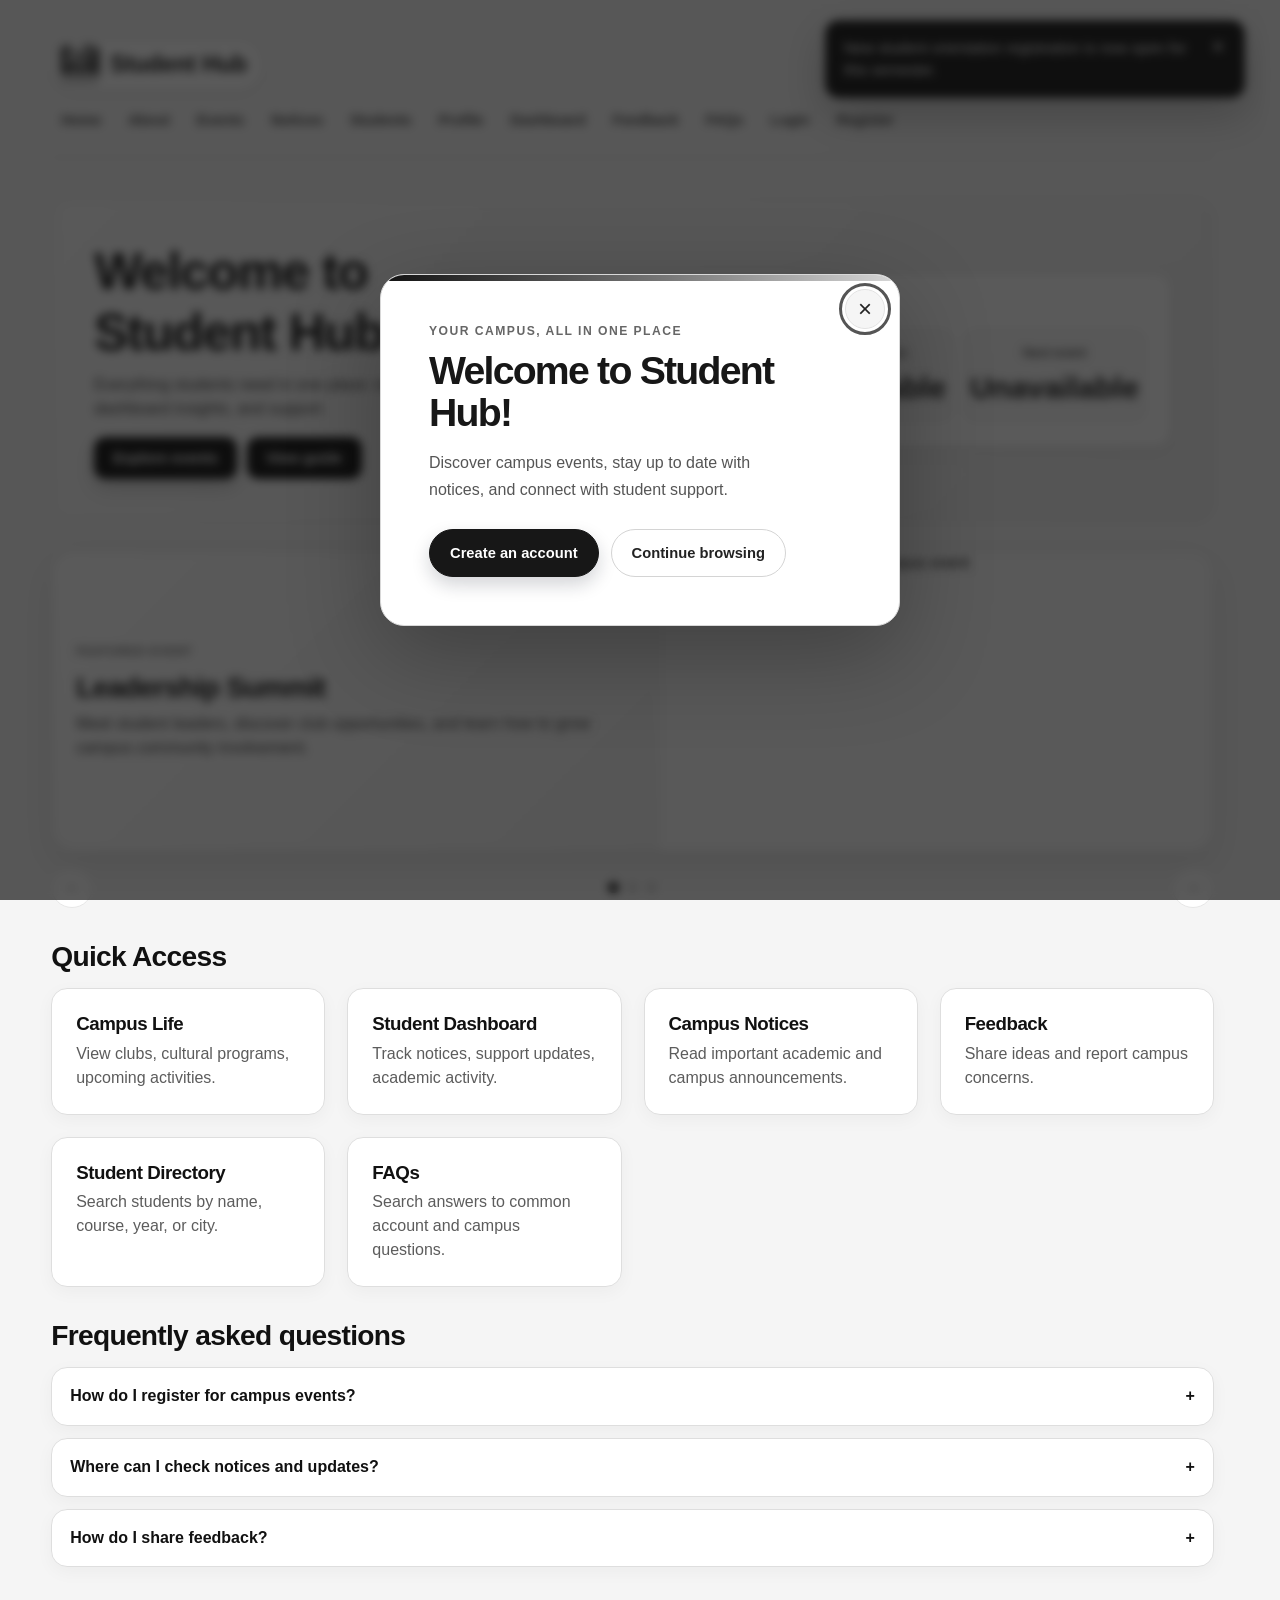
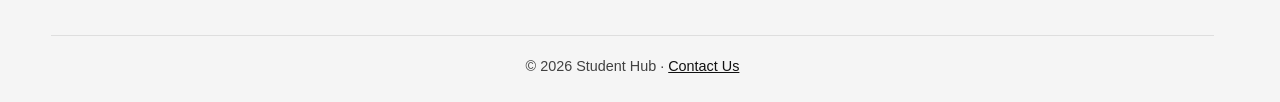
==== commit f8331b85: "updated file" ====
--- a/index.html
+++ b/index.html
@@ -1,179 +1,323 @@
-﻿<!DOCTYPE html>
+﻿<!doctype html>
 <html lang="en">
-
-<head>
+  <head>
     <meta charset="UTF-8" />
     <meta name="viewport" content="width=device-width, initial-scale=1.0" />
     <title>Student Hub</title>
-    <link rel="stylesheet" href="styles/index.css">
-    <link rel="stylesheet" href="styles/site.css">
-</head>
-
-<body class="site-page">
-
+    <link rel="stylesheet" href="styles/index.css" />
+    <link rel="stylesheet" href="styles/site.css" />
+    <link rel="stylesheet" href="styles/welcome-popup.css?v=1" />
+  </head>
+
+  <body class="site-page">
     <div class="notification-banner" role="status" aria-live="polite">
-        <span>New student orientation registration is now open for this semester.</span>
-        <button class="close-banner" type="button" aria-label="Close notification">×</button>
+      <span
+        >New student orientation registration is now open for this
+        semester.</span
+      >
+      <button
+        class="close-banner"
+        type="button"
+        aria-label="Close notification"
+      >
+        ×
+      </button>
     </div>
 
     <div class="page-wrapper">
-        <div class="main-content">
-
-            <header class="navbar">
-                <a href="index.html" class="brand">
-                    <div class="logo"><img src="logo.jpeg" alt="Student Hub Logo" /></div>Student Hub
-                </a>
-                <button class="hamburger" type="button" aria-label="Open navigation menu" aria-expanded="false">
-                    <span></span><span></span><span></span>
-                </button>
-                <ul class="nav-links" id="main-nav">
-                    <li><a href="index.html">Home</a></li>
-                    <li><a href="pages/about.html">About</a></li>
-                    <li><a href="pages/events.php">Events</a></li>
-                    <li><a href="pages/notices.php">Notices</a></li>
-                    <li><a href="pages/students.html">Students</a></li>
-                    <li><a href="pages/dashboard.php#profile">Profile</a></li>
-                    <li><a href="pages/dashboard.php">Dashboard</a></li>
-                    <li><a href="pages/feedback.html">Feedback</a></li>
-                    <li><a href="pages/faqs.php">FAQs</a></li>
-                    <li><a href="pages/login.html">Login</a></li>
-                    <li><a href="pages/register.html">Register</a></li>
-                </ul>
-                <button class="theme-toggle" type="button" aria-label="Switch to dark theme" aria-pressed="false">Dark mode</button>
-            </header>
-
-            <section class="hero">
-                <div>
-                    <h1>Welcome to Student Hub</h1>
-                    <p style="color:#444; margin-bottom: 16px;">Everything students need in one place: notices, events,
-                        dashboard insights, and support.</p>
-                    <div class="inline-flex">
-                        <a href="pages/events.php" class="btn">Explore events</a>
-                        <button class="btn btn-outline" type="button" data-open-modal="student-modal">View guide</button>
-                    </div>
-                </div>
-                <div class="hero-panel">
-                    <h3 style="margin-bottom: 8px;">Quick overview</h3>
-                    <div class="stat-grid">
-                        <div class="stat-item"><small>Upcoming events</small><strong data-home-stat="events">—</strong></div>
-                        <div class="stat-item"><small>Current notices</small><strong data-home-stat="notices">—</strong></div>
-                        <div class="stat-item"><small>Next event</small><strong data-home-stat="nextEvent">—</strong></div>
-                    </div>
-                </div>
-            </section>
-
-            <section class="slider-section" aria-label="Featured campus highlights">
-                <div class="slider">
-                    <article class="slide is-active">
-                        <div class="slide-copy">
-                            <span>Featured event</span>
-                            <h2>Leadership Summit</h2>
-                            <p>Meet student leaders, discover club opportunities, and learn how to grow campus community involvement.</p>
-                        </div>
-                        <img src="https://images.unsplash.com/photo-1523240795612-9a054b0db644?auto=format&fit=crop&w=1200&q=80" alt="Students collaborating at a campus event" />
-                    </article>
-                    <article class="slide">
-                        <div class="slide-copy">
-                            <span>Academic support</span>
-                            <h2>Smart dashboards</h2>
-                            <p>Track notices, workshops, and your study schedule from a single, easy-to-use student dashboard.</p>
-                        </div>
-                        <img src="https://images.unsplash.com/photo-1522202176988-66273c2fd55f?auto=format&fit=crop&w=1200&q=80" alt="Students studying together in a classroom" />
-                    </article>
-                    <article class="slide">
-                        <div class="slide-copy">
-                            <span>Campus life</span>
-                            <h2>Community-first experience</h2>
-                            <p>Enjoy events, student feedback, and support systems designed to help you thrive throughout the semester.</p>
-                        </div>
-                        <img src="https://images.unsplash.com/photo-1529156069898-49953e39b3ac?auto=format&fit=crop&w=1200&q=80" alt="Students enjoying campus social gathering" />
-                    </article>
-                </div>
-                <div class="slider-controls">
-                    <button class="slider-btn slider-prev" type="button" aria-label="Previous slide">←</button>
-                    <div class="slider-dots" aria-label="Choose slide">
-                        <button class="slider-dot is-active" type="button" aria-label="Go to slide 1"></button>
-                        <button class="slider-dot" type="button" aria-label="Go to slide 2"></button>
-                        <button class="slider-dot" type="button" aria-label="Go to slide 3"></button>
-                    </div>
-                    <button class="slider-btn slider-next" type="button" aria-label="Next slide">→</button>
-                </div>
-            </section>
-
-            <section style="margin-bottom: 28px;">
-                <h2 style="margin-bottom: 14px;">Quick Access</h2>
-                <div class="grid-2">
-                    <div class="card">
-                        <h3><a href="pages/events.php">Campus Life</a></h3>
-                        <p class="text-muted">View clubs, cultural programs, upcoming activities.</p>
-                    </div>
-                    <div class="card">
-                        <h3><a href="pages/dashboard.php">Student Dashboard</a></h3>
-                        <p class="text-muted">Track notices, support updates, academic activity.</p>
-                    </div>
-                    <div class="card">
-                        <h3><a href="pages/notices.php">Campus Notices</a></h3>
-                        <p class="text-muted">Read important academic and campus announcements.</p>
-                    </div>
-                    <div class="card">
-                        <h3><a href="pages/feedback.html">Feedback</a></h3>
-                        <p class="text-muted">Share ideas and report campus concerns.</p>
-                    </div>
-                    <div class="card">
-                        <h3><a href="pages/students.html">Student Directory</a></h3>
-                        <p class="text-muted">Search students by name, course, year, or city.</p>
-                    </div>
-                    <div class="card">
-                        <h3><a href="pages/faqs.php">FAQs</a></h3>
-                        <p class="text-muted">Search answers to common account and campus questions.</p>
-                    </div>
-                </div>
-            </section>
-
-            <section class="faq-section">
-                <h2>Frequently asked questions</h2>
-                <div class="faq-list">
-                    <div class="faq-item">
-                        <button class="faq-question" type="button" aria-expanded="false">How do I register for campus events?<span>+</span></button>
-                        <div class="faq-answer" hidden>
-                            Visit the Events page, choose the event you are interested in, and complete the registration form before the deadline.
-                        </div>
-                    </div>
-                    <div class="faq-item">
-                        <button class="faq-question" type="button" aria-expanded="false">Where can I check notices and updates?<span>+</span></button>
-                        <div class="faq-answer" hidden>
-                            The dashboard and homepage highlight all current notices, academic reminders, and important announcements for students.
-                        </div>
-                    </div>
-                    <div class="faq-item">
-                        <button class="faq-question" type="button" aria-expanded="false">How do I share feedback?<span>+</span></button>
-                        <div class="faq-answer" hidden>
-                            Use the feedback form from the main navigation to send suggestions, concerns, or ideas to the admin team.
-                        </div>
-                    </div>
-                </div>
-            </section>
-
-        </div>
-
-        <footer class="footer">
-            <p>&copy; 2026 Student Hub &middot; <a href="pages/contact.html">Contact Us</a></p>
-        </footer>
-
+      <div class="main-content">
+        <header class="navbar">
+          <a href="index.html" class="brand">
+            <div class="logo">
+              <img src="logo.jpeg" alt="Student Hub Logo" />
+            </div>
+            Student Hub
+          </a>
+          <button
+            class="hamburger"
+            type="button"
+            aria-label="Open navigation menu"
+            aria-expanded="false"
+          >
+            <span></span><span></span><span></span>
+          </button>
+          <ul class="nav-links" id="main-nav">
+            <li><a href="index.html">Home</a></li>
+            <li><a href="pages/about.html">About</a></li>
+            <li><a href="pages/events.php">Events</a></li>
+            <li><a href="pages/notices.php">Notices</a></li>
+            <li><a href="pages/students.html">Students</a></li>
+            <li><a href="pages/dashboard.php#profile">Profile</a></li>
+            <li><a href="pages/dashboard.php">Dashboard</a></li>
+            <li><a href="pages/feedback.html">Feedback</a></li>
+            <li><a href="pages/faqs.php">FAQs</a></li>
+            <li><a href="pages/login.html">Login</a></li>
+            <li><a href="pages/register.html">Register</a></li>
+          </ul>
+          <button
+            class="theme-toggle"
+            type="button"
+            aria-label="Switch to dark theme"
+            aria-pressed="false"
+          >
+            Dark mode
+          </button>
+        </header>
+
+        <section class="hero">
+          <div>
+            <h1>Welcome to Student Hub</h1>
+            <p style="color: #444; margin-bottom: 16px">
+              Everything students need in one place: notices, events, dashboard
+              insights, and support.
+            </p>
+            <div class="inline-flex">
+              <a href="pages/events.php" class="btn">Explore events</a>
+              <button
+                class="btn btn-outline"
+                type="button"
+                data-open-modal="student-modal"
+              >
+                View guide
+              </button>
+            </div>
+          </div>
+          <div class="hero-panel">
+            <h3 style="margin-bottom: 8px">Quick overview</h3>
+            <div class="stat-grid">
+              <div class="stat-item">
+                <small>Upcoming events</small
+                ><strong data-home-stat="events">—</strong>
+              </div>
+              <div class="stat-item">
+                <small>Current notices</small
+                ><strong data-home-stat="notices">—</strong>
+              </div>
+              <div class="stat-item">
+                <small>Next event</small
+                ><strong data-home-stat="nextEvent">—</strong>
+              </div>
+            </div>
+          </div>
+        </section>
+
+        <section class="slider-section" aria-label="Featured campus highlights">
+          <div class="slider">
+            <article class="slide is-active">
+              <div class="slide-copy">
+                <span>Featured event</span>
+                <h2>Leadership Summit</h2>
+                <p>
+                  Meet student leaders, discover club opportunities, and learn
+                  how to grow campus community involvement.
+                </p>
+              </div>
+              <img
+                src="https://images.unsplash.com/photo-1523240795612-9a054b0db644?auto=format&fit=crop&w=1200&q=80"
+                alt="Students collaborating at a campus event"
+              />
+            </article>
+            <article class="slide">
+              <div class="slide-copy">
+                <span>Academic support</span>
+                <h2>Smart dashboards</h2>
+                <p>
+                  Track notices, workshops, and your study schedule from a
+                  single, easy-to-use student dashboard.
+                </p>
+              </div>
+              <img
+                src="https://images.unsplash.com/photo-1522202176988-66273c2fd55f?auto=format&fit=crop&w=1200&q=80"
+                alt="Students studying together in a classroom"
+              />
+            </article>
+            <article class="slide">
+              <div class="slide-copy">
+                <span>Campus life</span>
+                <h2>Community-first experience</h2>
+                <p>
+                  Enjoy events, student feedback, and support systems designed
+                  to help you thrive throughout the semester.
+                </p>
+              </div>
+              <img
+                src="https://images.unsplash.com/photo-1529156069898-49953e39b3ac?auto=format&fit=crop&w=1200&q=80"
+                alt="Students enjoying campus social gathering"
+              />
+            </article>
+          </div>
+          <div class="slider-controls">
+            <button
+              class="slider-btn slider-prev"
+              type="button"
+              aria-label="Previous slide"
+            >
+              ←
+            </button>
+            <div class="slider-dots" aria-label="Choose slide">
+              <button
+                class="slider-dot is-active"
+                type="button"
+                aria-label="Go to slide 1"
+              ></button>
+              <button
+                class="slider-dot"
+                type="button"
+                aria-label="Go to slide 2"
+              ></button>
+              <button
+                class="slider-dot"
+                type="button"
+                aria-label="Go to slide 3"
+              ></button>
+            </div>
+            <button
+              class="slider-btn slider-next"
+              type="button"
+              aria-label="Next slide"
+            >
+              →
+            </button>
+          </div>
+        </section>
+
+        <section style="margin-bottom: 28px">
+          <h2 style="margin-bottom: 14px">Quick Access</h2>
+          <div class="grid-2">
+            <div class="card">
+              <h3><a href="pages/events.php">Campus Life</a></h3>
+              <p class="text-muted">
+                View clubs, cultural programs, upcoming activities.
+              </p>
+            </div>
+            <div class="card">
+              <h3><a href="pages/dashboard.php">Student Dashboard</a></h3>
+              <p class="text-muted">
+                Track notices, support updates, academic activity.
+              </p>
+            </div>
+            <div class="card">
+              <h3><a href="pages/notices.php">Campus Notices</a></h3>
+              <p class="text-muted">
+                Read important academic and campus announcements.
+              </p>
+            </div>
+            <div class="card">
+              <h3><a href="pages/feedback.html">Feedback</a></h3>
+              <p class="text-muted">Share ideas and report campus concerns.</p>
+            </div>
+            <div class="card">
+              <h3><a href="pages/students.html">Student Directory</a></h3>
+              <p class="text-muted">
+                Search students by name, course, year, or city.
+              </p>
+            </div>
+            <div class="card">
+              <h3><a href="pages/faqs.php">FAQs</a></h3>
+              <p class="text-muted">
+                Search answers to common account and campus questions.
+              </p>
+            </div>
+          </div>
+        </section>
+
+        <section class="faq-section">
+          <h2>Frequently asked questions</h2>
+          <div class="faq-list">
+            <div class="faq-item">
+              <button class="faq-question" type="button" aria-expanded="false">
+                How do I register for campus events?<span>+</span>
+              </button>
+              <div class="faq-answer" hidden>
+                Visit the Events page, choose the event you are interested in,
+                and complete the registration form before the deadline.
+              </div>
+            </div>
+            <div class="faq-item">
+              <button class="faq-question" type="button" aria-expanded="false">
+                Where can I check notices and updates?<span>+</span>
+              </button>
+              <div class="faq-answer" hidden>
+                The dashboard and homepage highlight all current notices,
+                academic reminders, and important announcements for students.
+              </div>
+            </div>
+            <div class="faq-item">
+              <button class="faq-question" type="button" aria-expanded="false">
+                How do I share feedback?<span>+</span>
+              </button>
+              <div class="faq-answer" hidden>
+                Use the feedback form from the main navigation to send
+                suggestions, concerns, or ideas to the admin team.
+              </div>
+            </div>
+          </div>
+        </section>
+      </div>
+
+      <footer class="footer">
+        <p>
+          &copy; 2026 Student Hub &middot;
+          <a href="pages/contact.html">Contact Us</a>
+        </p>
+      </footer>
     </div>
 
     <div class="modal-backdrop" data-modal aria-hidden="true">
-        <div class="modal" role="dialog" aria-modal="true" aria-labelledby="student-modal-title">
-            <button class="modal-close" type="button" data-close-modal aria-label="Close dialog">×</button>
-            <h3 id="student-modal-title">Student guide</h3>
-            <p>Explore event updates, support resources, and campus information from one place.</p>
-            <a href="pages/register.html" class="btn">Create account</a>
-        </div>
+      <div
+        class="modal"
+        role="dialog"
+        aria-modal="true"
+        aria-labelledby="student-modal-title"
+      >
+        <button
+          class="modal-close"
+          type="button"
+          data-close-modal
+          aria-label="Close dialog"
+        >
+          ×
+        </button>
+        <h3 id="student-modal-title">Student guide</h3>
+        <p>
+          Explore event updates, support resources, and campus information from
+          one place.
+        </p>
+        <a href="pages/register.html" class="btn">Create account</a>
+      </div>
     </div>
+
+    <dialog
+      class="welcome-popup"
+      id="welcomePopup"
+      aria-labelledby="welcome-popup-title"
+    >
+      <form method="dialog">
+        <button
+          class="welcome-popup-close"
+          type="submit"
+          aria-label="Close welcome popup"
+          autofocus
+        >
+          ×
+        </button>
+      </form>
+      <p class="welcome-popup-eyebrow">Your campus, all in one place</p>
+      <h2 id="welcome-popup-title">Welcome to Student Hub!</h2>
+      <p>
+        Discover campus events, stay up to date with notices, and connect with
+        student support.
+      </p>
+      <div class="welcome-popup-actions">
+        <a class="btn" href="pages/register.html">Create an account</a>
+        <button class="btn btn-outline" type="button" data-close-welcome>
+          Continue browsing
+        </button>
+      </div>
+    </dialog>
 
     <script src="js/theme.js?v=2"></script>
     <script src="js/home-stats.js"></script>
-
-</body>
-
-</html>+    <script src="js/welcome-popup.js"></script>
+  </body>
+</html>
--- a/styles/index.css
+++ b/styles/index.css
@@ -198,6 +198,7 @@
         }
 
 
+        
         .card,
         .panel {
             background: var(--panel);
@@ -618,7 +619,6 @@
             color: var(--text);
             cursor: pointer;
         }
-
 
         @media (min-width: 1100px) {
             .page-wrapper {
@@ -722,4 +722,3 @@
                 padding: 15px 15px 0;
             }
         }
-
--- a/styles/site.css
+++ b/styles/site.css
@@ -33,7 +33,7 @@
 }
 
 body.site-page,
-body.auth-page {
+body.auth-page:not(.auth-register) {
     filter: grayscale(1);
 }
 
--- a/styles/welcome-popup.css
+++ b/styles/welcome-popup.css
@@ -0,0 +1,177 @@
+#welcomePopup[open] {
+    position: fixed;
+    inset: 0;
+    display: grid;
+    align-content: center;
+    width: min(520px, calc(100% - 32px));
+    max-height: min(90vh, 560px);
+    margin: auto;
+    padding: clamp(32px, 7vw, 48px);
+    overflow: auto;
+    border: 1px solid #d8d8d8;
+    border-radius: 24px;
+    background: #fff;
+    color: #171717;
+    box-shadow: 0 28px 90px rgba(0, 0, 0, 0.28);
+    animation: welcome-popup-enter 220ms ease-out;
+}
+
+#welcomePopup[open]::before {
+    position: absolute;
+    inset: 0 0 auto;
+    height: 6px;
+    border-radius: 24px 24px 0 0;
+    background: linear-gradient(90deg, #111 0%, #777 55%, #d8d8d8 100%);
+    content: "";
+}
+
+#welcomePopup::backdrop {
+    background: rgba(12, 12, 12, 0.68);
+    backdrop-filter: blur(5px);
+}
+
+#welcomePopup > form {
+    position: absolute;
+    top: 14px;
+    right: 14px;
+    margin: 0;
+}
+
+#welcomePopup .welcome-popup-close {
+    display: grid;
+    width: 40px;
+    height: 40px;
+    place-items: center;
+    border: 1px solid #e2e2e2;
+    border-radius: 50%;
+    background: #f5f5f5;
+    color: #222;
+    font: inherit;
+    font-size: 1.5rem;
+    line-height: 1;
+    cursor: pointer;
+    transition: background-color 160ms ease, transform 160ms ease;
+}
+
+#welcomePopup .welcome-popup-close:hover {
+    background: #e9e9e9;
+    transform: rotate(90deg);
+}
+
+#welcomePopup .welcome-popup-eyebrow {
+    margin: 0 0 10px;
+    color: #666;
+    font-size: 0.76rem;
+    font-weight: 700;
+    letter-spacing: 0.12em;
+    line-height: 1.4;
+    text-transform: uppercase;
+}
+
+#welcomePopup h2 {
+    margin: 0 0 14px;
+    color: #171717;
+    font-size: clamp(1.8rem, 5vw, 2.45rem);
+    font-weight: 750;
+    letter-spacing: -0.045em;
+    line-height: 1.08;
+}
+
+#welcomePopup > p:not(.welcome-popup-eyebrow) {
+    max-width: 42ch;
+    margin: 0 0 26px;
+    color: #555;
+    font-size: 1rem;
+    line-height: 1.7;
+}
+
+#welcomePopup .welcome-popup-actions {
+    display: flex;
+    flex-wrap: wrap;
+    gap: 12px;
+}
+
+#welcomePopup .welcome-popup-actions .btn,
+#welcomePopup .welcome-popup-actions button.btn {
+    display: inline-flex;
+    min-height: 48px;
+    align-items: center;
+    justify-content: center;
+    padding: 12px 20px;
+    border: 1px solid #171717;
+    border-radius: 999px;
+    background: #171717;
+    color: #fff;
+    font: inherit;
+    font-size: 0.92rem;
+    font-weight: 700;
+    line-height: 1.25;
+    text-align: center;
+    text-decoration: none;
+    cursor: pointer;
+    transition: background-color 160ms ease, color 160ms ease, transform 160ms ease;
+}
+
+#welcomePopup .welcome-popup-actions .btn:hover,
+#welcomePopup .welcome-popup-actions button.btn:hover {
+    transform: translateY(-2px);
+}
+
+#welcomePopup .welcome-popup-actions .btn-outline,
+#welcomePopup .welcome-popup-actions button.btn-outline {
+    border-color: #d4d4d4;
+    background: #fff;
+    color: #222;
+}
+
+#welcomePopup .welcome-popup-actions .btn-outline:hover,
+#welcomePopup .welcome-popup-actions button.btn-outline:hover {
+    background: #f1f1f1;
+}
+
+#welcomePopup .welcome-popup-close:focus-visible,
+#welcomePopup .welcome-popup-actions .btn:focus-visible {
+    outline: 3px solid #555;
+    outline-offset: 3px;
+}
+
+@keyframes welcome-popup-enter {
+    from {
+        opacity: 0;
+        transform: translateY(12px) scale(0.98);
+    }
+
+    to {
+        opacity: 1;
+        transform: translateY(0) scale(1);
+    }
+}
+
+@media (max-width: 520px) {
+    #welcomePopup[open] {
+        width: calc(100% - 28px);
+        max-height: calc(100vh - 32px);
+        padding: 38px 22px 24px;
+        border-radius: 20px;
+    }
+
+    #welcomePopup .welcome-popup-actions {
+        flex-direction: column;
+    }
+
+    #welcomePopup .welcome-popup-actions .btn,
+    #welcomePopup .welcome-popup-actions button.btn {
+        width: 100%;
+    }
+}
+
+@media (prefers-reduced-motion: reduce) {
+    #welcomePopup[open] {
+        animation: none;
+    }
+
+    #welcomePopup .welcome-popup-close,
+    #welcomePopup .welcome-popup-actions .btn {
+        transition: none;
+    }
+}
